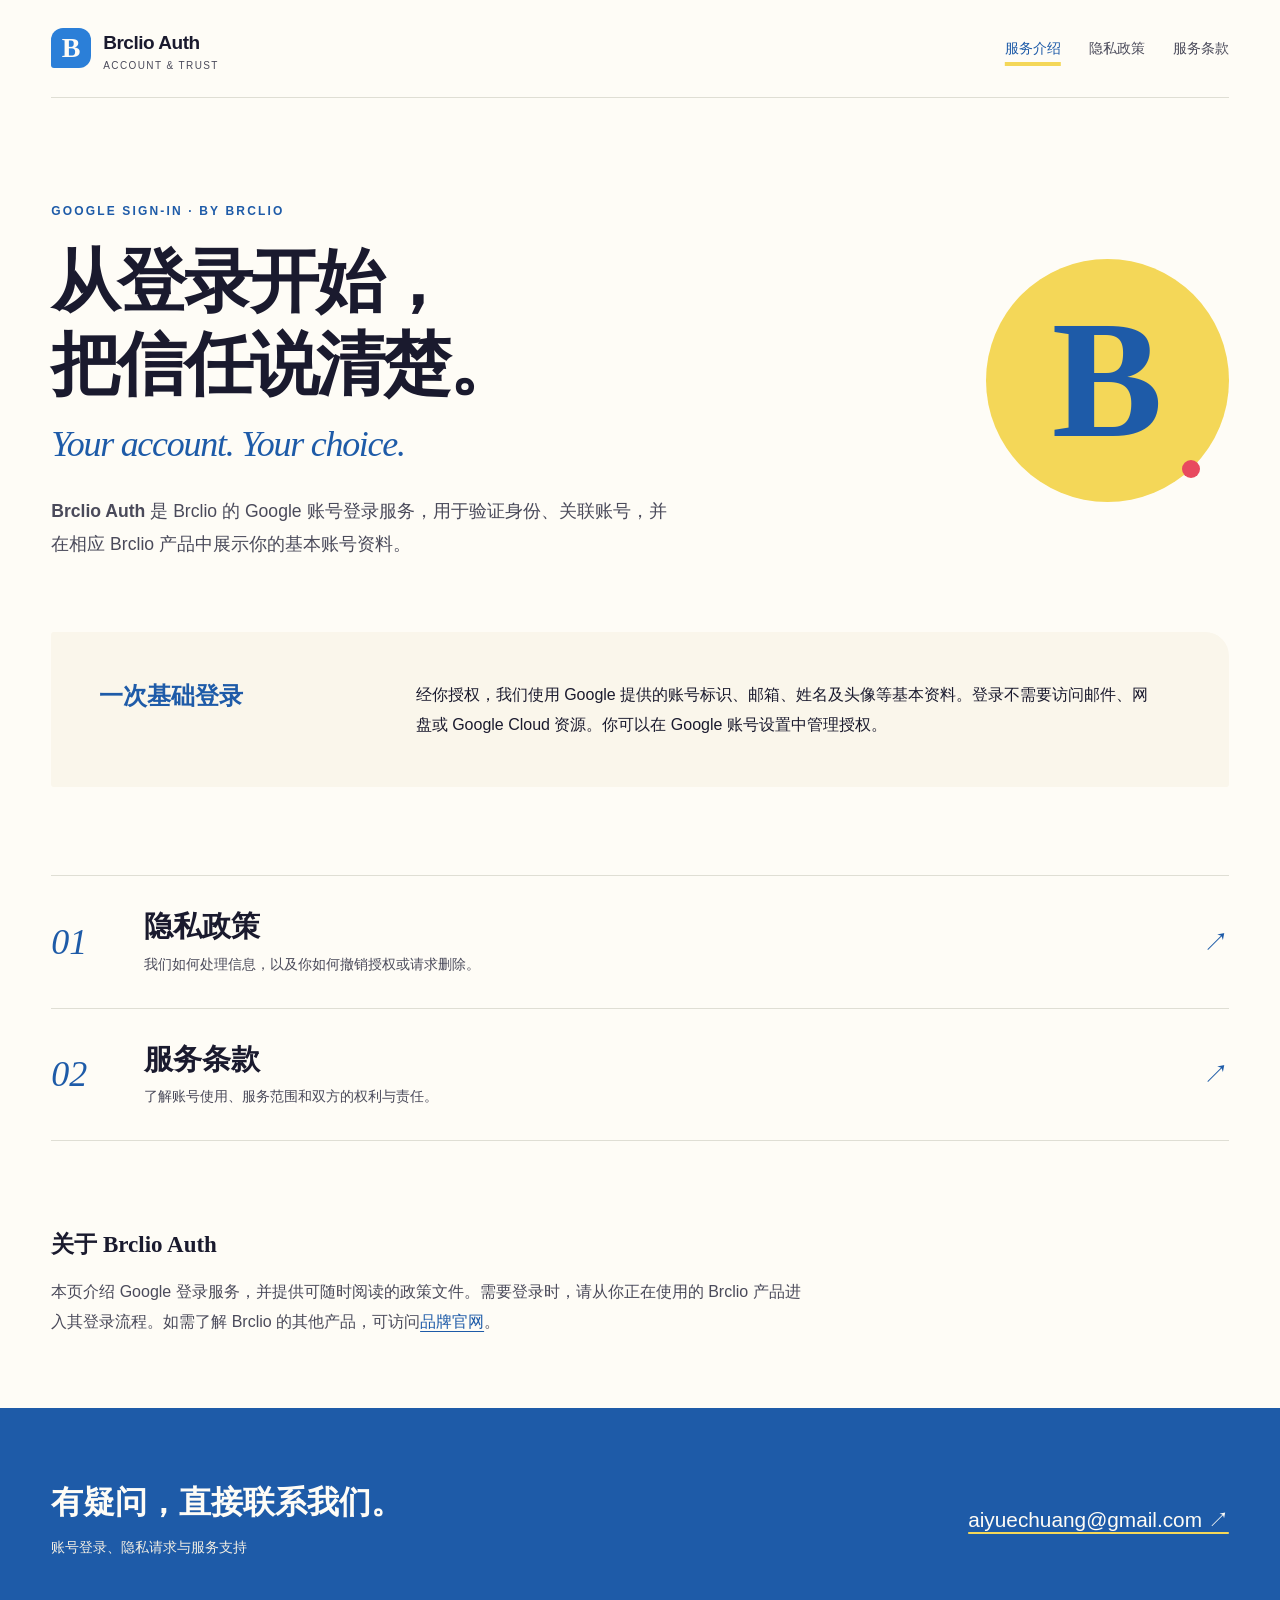
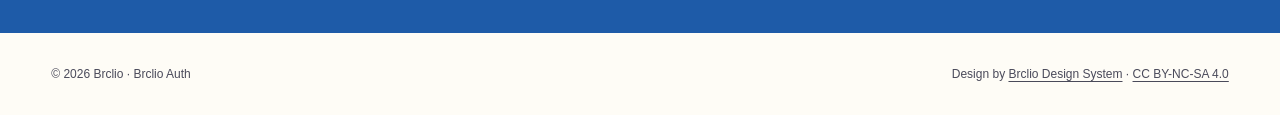
==== index.html @ 5c798d2a "Add Brclio Auth privacy policy and terms pages" ====
<!DOCTYPE html>
<html lang="zh-CN">
<head>
  <meta charset="UTF-8">
  <meta name="viewport" content="width=device-width, initial-scale=1.0">
  <meta name="description" content="Brclio Auth 通过 Google 登录提供身份认证、账号关联与基本资料展示。阅读隐私政策和服务条款，了解授权与信息处理。">
  <meta name="theme-color" content="#fefcf6">
  <meta name="referrer" content="strict-origin-when-cross-origin">
  <title>Google 账号登录服务 · Brclio Auth</title>
  <link rel="icon" href="assets/favicon.svg" type="image/svg+xml">
  <link rel="stylesheet" href="assets/style.css">
</head>
<body>
<a class="skip-link" href="#main">跳到正文</a><header class="site-header container"><a class="brand" href="index.html" aria-label="Brclio Auth 服务介绍"><span class="brand-icon" aria-hidden="true">B</span><span class="brand-name">Brclio Auth<small>ACCOUNT &amp; TRUST</small></span></a><nav class="top-nav" aria-label="主导航"><a href="index.html" aria-current="page">服务介绍</a><a href="privacy.html">隐私政策</a><a href="terms.html">服务条款</a></nav></header>
<main id="main" tabindex="-1"><div class="container"><section class="hero home-hero" aria-labelledby="home-title"><div><span class="eyebrow">GOOGLE SIGN-IN · BY BRCLIO</span><h1 id="home-title">从登录开始，<br>把信任说清楚。</h1><span class="english" lang="en">Your account. Your choice.</span><p class="hero-description"><strong>Brclio Auth</strong> 是 Brclio 的 Google 账号登录服务，用于验证身份、关联账号，并在相应 Brclio 产品中展示你的基本账号资料。</p></div><div class="hero-mark" aria-hidden="true">B</div></section><section class="summary" aria-labelledby="scope-title"><h2 id="scope-title">一次基础登录</h2><p>经你授权，我们使用 Google 提供的账号标识、邮箱、姓名及头像等基本资料。登录不需要访问邮件、网盘或 Google Cloud 资源。你可以在 Google 账号设置中管理授权。</p></section><section class="home-links" aria-label="阅读政策文件"><a class="document-link" href="privacy.html"><span class="number" aria-hidden="true">01</span><div><h2>隐私政策</h2><p>我们如何处理信息，以及你如何撤销授权或请求删除。</p></div><span class="arrow" aria-hidden="true">↗</span></a><a class="document-link" href="terms.html"><span class="number" aria-hidden="true">02</span><div><h2>服务条款</h2><p>了解账号使用、服务范围和双方的权利与责任。</p></div><span class="arrow" aria-hidden="true">↗</span></a></section><section class="home-note" aria-labelledby="about-title"><h2 id="about-title">关于 Brclio Auth</h2><p>本页介绍 Google 登录服务，并提供可随时阅读的政策文件。需要登录时，请从你正在使用的 Brclio 产品进入其登录流程。如需了解 Brclio 的其他产品，可访问<a href="https://brclio.com">品牌官网</a>。</p></section></div></main>
<section class="contact"><div class="container contact-inner"><div><h2>有疑问，直接联系我们。</h2><p>账号登录、隐私请求与服务支持</p></div><a href="mailto:aiyuechuang@gmail.com">aiyuechuang@gmail.com ↗</a></div></section><footer class="site-footer container"><p>© 2026 Brclio · Brclio Auth</p><p>Design by <a href="https://github.com/Brclio/brclio-design-system">Brclio Design System</a> · <a href="https://creativecommons.org/licenses/by-nc-sa/4.0/">CC BY-NC-SA 4.0</a></p></footer>
</body>
</html>
---- assets/style.css ----
/* Adapted from Brclio Design System tutorial template. CC BY-NC-SA 4.0. */
:root {
  --_brclio-ds: "brclio-v1";
  --blue: #2b7fd8; --blue-deep: #1e5ba8; --yellow: #f4d758;
  --red: #e84a5f; --cream: #fefcf6; --cream-dark: #faf6eb;
  --ink: #1a1a2e; --ink-light: #4a4a5a; --line: #dfded4;
}
*, *::before, *::after { box-sizing: border-box; }
html { scroll-behavior: smooth; scroll-padding-top: 2rem; }
body { margin: 0; color: var(--ink); background: var(--cream); font-family: 'Noto Sans SC', -apple-system, 'PingFang SC', 'Helvetica Neue', sans-serif; font-size: 16px; line-height: 1.85; }
::selection { background: var(--yellow); color: var(--ink); }
a { color: var(--blue-deep); text-underline-offset: .22em; overflow-wrap: anywhere; }
a:hover { text-decoration-thickness: 2px; background-color: #f4d75845; }
a:focus-visible { outline: 3px solid var(--blue-deep); outline-offset: 5px; border-radius: 2px; }
h1, h2, h3, p { margin: 0; }
h1, h2, h3 { font-family: 'Noto Serif SC', 'Songti SC', 'STSong', Georgia, serif; line-height: 1.4; }
.container { width: min(100% - clamp(40px, 8vw, 112px), 1200px); margin-inline: auto; }
.skip-link { position: absolute; top: -120px; left: 24px; padding: 12px 20px; background: var(--yellow); color: var(--ink); z-index: 5; }
.skip-link:focus { top: 12px; }
.site-header { display: flex; align-items: center; justify-content: space-between; gap: 24px; min-height: 98px; border-bottom: 1px solid var(--line); }
.brand { display: inline-flex; align-items: center; gap: 12px; text-decoration: none; color: var(--ink); }
.brand-icon { display: grid; place-items: center; width: 40px; height: 40px; background: var(--blue); color: var(--cream); border-radius: 12px 12px 12px 3px; font: 700 28px/1 Georgia, serif; }
.brand-name { font-size: 19px; font-weight: 700; letter-spacing: -.025em; }
.brand-name small { display: block; color: var(--ink-light); font-size: 10px; font-weight: 500; letter-spacing: .14em; line-height: 1.2; }
.top-nav { display: flex; flex-wrap: wrap; gap: 10px 28px; }
.top-nav a { color: var(--ink-light); font-size: 14px; text-decoration: none; padding-block: 7px; }
.top-nav a[aria-current="page"] { color: var(--blue-deep); text-decoration: underline; text-decoration-color: var(--yellow); text-decoration-thickness: 4px; text-underline-offset: 9px; }
.hero { display: grid; grid-template-columns: 1fr .38fr; gap: clamp(32px, 6vw, 80px); align-items: end; padding-block: clamp(52px, 8vw, 104px) clamp(44px, 6vw, 72px); }
.eyebrow { display: block; color: var(--blue-deep); font-size: 12px; font-weight: 600; letter-spacing: .18em; text-transform: uppercase; margin-bottom: 18px; }
.hero h1 { font-size: clamp(2.8rem, 5.4vw, 4.6rem); font-weight: 900; letter-spacing: -.04em; line-height: 1.2; }
.hero .english { display: block; margin-top: 14px; color: var(--blue-deep); font: italic 400 clamp(1.5rem, 3vw, 2.25rem)/1.35 'Fraunces', Georgia, serif; letter-spacing: -.035em; }
.hero-description { max-width: 620px; margin-top: 26px; color: var(--ink-light); font-size: clamp(1rem, 1.6vw, 1.1rem); }
.document-meta { border-top: 3px solid var(--yellow); padding-top: 20px; color: var(--ink-light); font-size: 13px; }
.document-meta p + p { margin-top: 8px; }
.document-meta strong { display: block; color: var(--ink); font-weight: 600; }
.summary { display: grid; grid-template-columns: .33fr 1fr; gap: clamp(24px, 5vw, 64px); background: var(--cream-dark); padding: clamp(28px, 4vw, 48px); border-radius: 3px 24px 3px 3px; }
.summary h2 { color: var(--blue-deep); font-size: 24px; }
.summary p { max-width: 740px; }
.legal-layout { display: grid; grid-template-columns: .30fr 1fr; gap: clamp(40px, 7vw, 100px); padding-block: clamp(56px, 8vw, 104px); align-items: start; }
.toc { position: sticky; top: 32px; }
.toc-title { display: block; color: var(--ink-light); font-size: 11px; letter-spacing: .14em; margin-bottom: 18px; }
.toc ol { margin: 0; padding: 0; list-style: none; counter-reset: toc; }
.toc li { counter-increment: toc; margin-block: 9px; }
.toc a { display: grid; grid-template-columns: 24px 1fr; gap: 10px; color: var(--ink-light); font-size: 13px; text-decoration: none; line-height: 1.6; padding-block: 4px; }
.toc a::before { content: counter(toc, decimal-leading-zero); color: var(--blue-deep); font: italic 16px/1.6 Georgia, serif; }
.legal-content { min-width: 0; }
.legal-section { margin-bottom: clamp(42px, 6vw, 72px); }
.section-header { display: flex; align-items: baseline; gap: 14px; margin-bottom: 20px; }
.section-number { font: italic 22px/1 Georgia, serif; color: var(--blue-deep); }
.legal-section h2 { font-size: clamp(1.35rem, 2.2vw, 1.75rem); font-weight: 900; }
.legal-section p + p { margin-top: 14px; }
.legal-section h3 { font-size: 18px; margin: 22px 0 10px; }
.legal-list { padding: 0; margin: 18px 0 0; list-style: none; }
.legal-list li { position: relative; padding-left: 20px; margin-block: 12px; }
.legal-list li::before { content: ''; position: absolute; left: 0; top: .78em; width: 6px; height: 6px; border-radius: 50%; background: var(--blue); }
.table-wrap { overflow: auto; margin-block: 22px; }
.data-table { width: 100%; border-collapse: collapse; font-size: 14px; text-align: left; }
.data-table caption { text-align: left; color: var(--ink-light); margin-bottom: 10px; font-size: 13px; }
.data-table th { font-weight: 600; color: var(--blue-deep); background: var(--cream-dark); }
.data-table th, .data-table td { padding: 16px; border-bottom: 1px solid var(--line); vertical-align: top; }
.data-table td:first-child { width: 30%; font-weight: 500; }
code { font: .87em/1.6 'SFMono-Regular', Consolas, monospace; overflow-wrap: anywhere; background: var(--cream-dark); padding: 2px 5px; border-radius: 3px; }
.key-insight { margin-top: 22px; padding: 24px; background: var(--cream-dark); border-radius: 3px 18px 3px 3px; }
.key-insight p { color: var(--blue-deep); font-weight: 500; }
.contact { background: var(--blue-deep); color: var(--cream); padding-block: clamp(40px, 6vw, 72px); }
.contact-inner { display: flex; align-items: center; justify-content: space-between; gap: 30px; }
.contact h2 { font-size: clamp(1.5rem, 3vw, 2rem); margin-bottom: 10px; }
.contact p { color: #f2eee3; font-size: 14px; }
.contact a { color: var(--cream); font-size: clamp(1rem, 2vw, 1.3rem); text-decoration-color: var(--yellow); }
.contact a:focus-visible { outline-color: var(--yellow); }
.site-footer { display: flex; justify-content: space-between; flex-wrap: wrap; gap: 16px 28px; padding-block: 30px; color: var(--ink-light); font-size: 12px; }
.site-footer a { color: var(--ink-light); }
.home-hero { grid-template-columns: 1fr .38fr; align-items: center; }
.hero-mark { display: grid; place-items: center; width: clamp(180px, 19vw, 250px); aspect-ratio: 1; border-radius: 50%; background: var(--yellow); color: var(--blue-deep); font: 900 clamp(110px, 13vw, 170px)/1 Georgia, serif; justify-self: end; position: relative; }
.hero-mark::after { content: ''; position: absolute; width: 18px; height: 18px; border-radius: 50%; background: var(--red); right: 12%; bottom: 10%; }
.home-links { margin-block: clamp(48px, 7vw, 88px); }
.document-link { display: grid; grid-template-columns: 65px 1fr auto; gap: 28px; align-items: center; padding-block: 30px; border-top: 1px solid var(--line); text-decoration: none; color: var(--ink); }
.document-link:last-child { border-bottom: 1px solid var(--line); }
.document-link .number { color: var(--blue-deep); font: italic 36px/1 Georgia, serif; }
.document-link h2 { font-size: clamp(1.3rem, 2.5vw, 1.8rem); margin-bottom: 5px; }
.document-link p { color: var(--ink-light); font-size: 14px; }
.document-link .arrow { color: var(--blue-deep); font-size: 26px; }
.home-note { max-width: 760px; margin-bottom: 72px; color: var(--ink-light); }
.home-note h2 { color: var(--ink); font-size: 23px; margin-bottom: 16px; }
@media (max-width: 900px) {
  .hero, .legal-layout { grid-template-columns: 1fr; gap: 32px; }
  .document-meta { display: flex; flex-wrap: wrap; gap: 16px 40px; }
  .document-meta p + p { margin-top: 0; }
  .toc { position: static; border-bottom: 1px solid var(--line); padding-bottom: 28px; }
  .toc ol { display: grid; grid-template-columns: 1fr 1fr; gap: 0 20px; }
  .hero-mark { justify-self: start; width: 140px; font-size: 100px; }
  .home-hero { grid-template-columns: 1fr auto; }
}
@media (max-width: 600px) {
  .site-header { align-items: flex-start; flex-direction: column; justify-content: center; gap: 14px; padding-block: 22px; }
  .top-nav { gap: 24px; }
  .hero { padding-block: 44px 36px; }
  .summary { grid-template-columns: 1fr; gap: 16px; }
  .toc ol { grid-template-columns: 1fr; }
  .contact-inner { align-items: flex-start; flex-direction: column; }
  .home-hero { grid-template-columns: 1fr; }
  .hero-mark { width: 100px; font-size: 70px; }
  .document-link { grid-template-columns: 32px 1fr auto; gap: 16px; }
  .document-link .number { font-size: 28px; }
  .data-table th, .data-table td { padding: 12px 8px; }
}
@media (prefers-reduced-motion: reduce) { html { scroll-behavior: auto; } }
@media print {
  body { background: var(--cream); font-size: 11pt; }
  .site-header, .toc, .contact, .skip-link, .site-footer { display: none; }
  .hero, .legal-layout { display: block; padding-block: 20px; }
  .container { width: 100%; }
  .legal-section { break-inside: avoid; margin-bottom: 28px; }
}
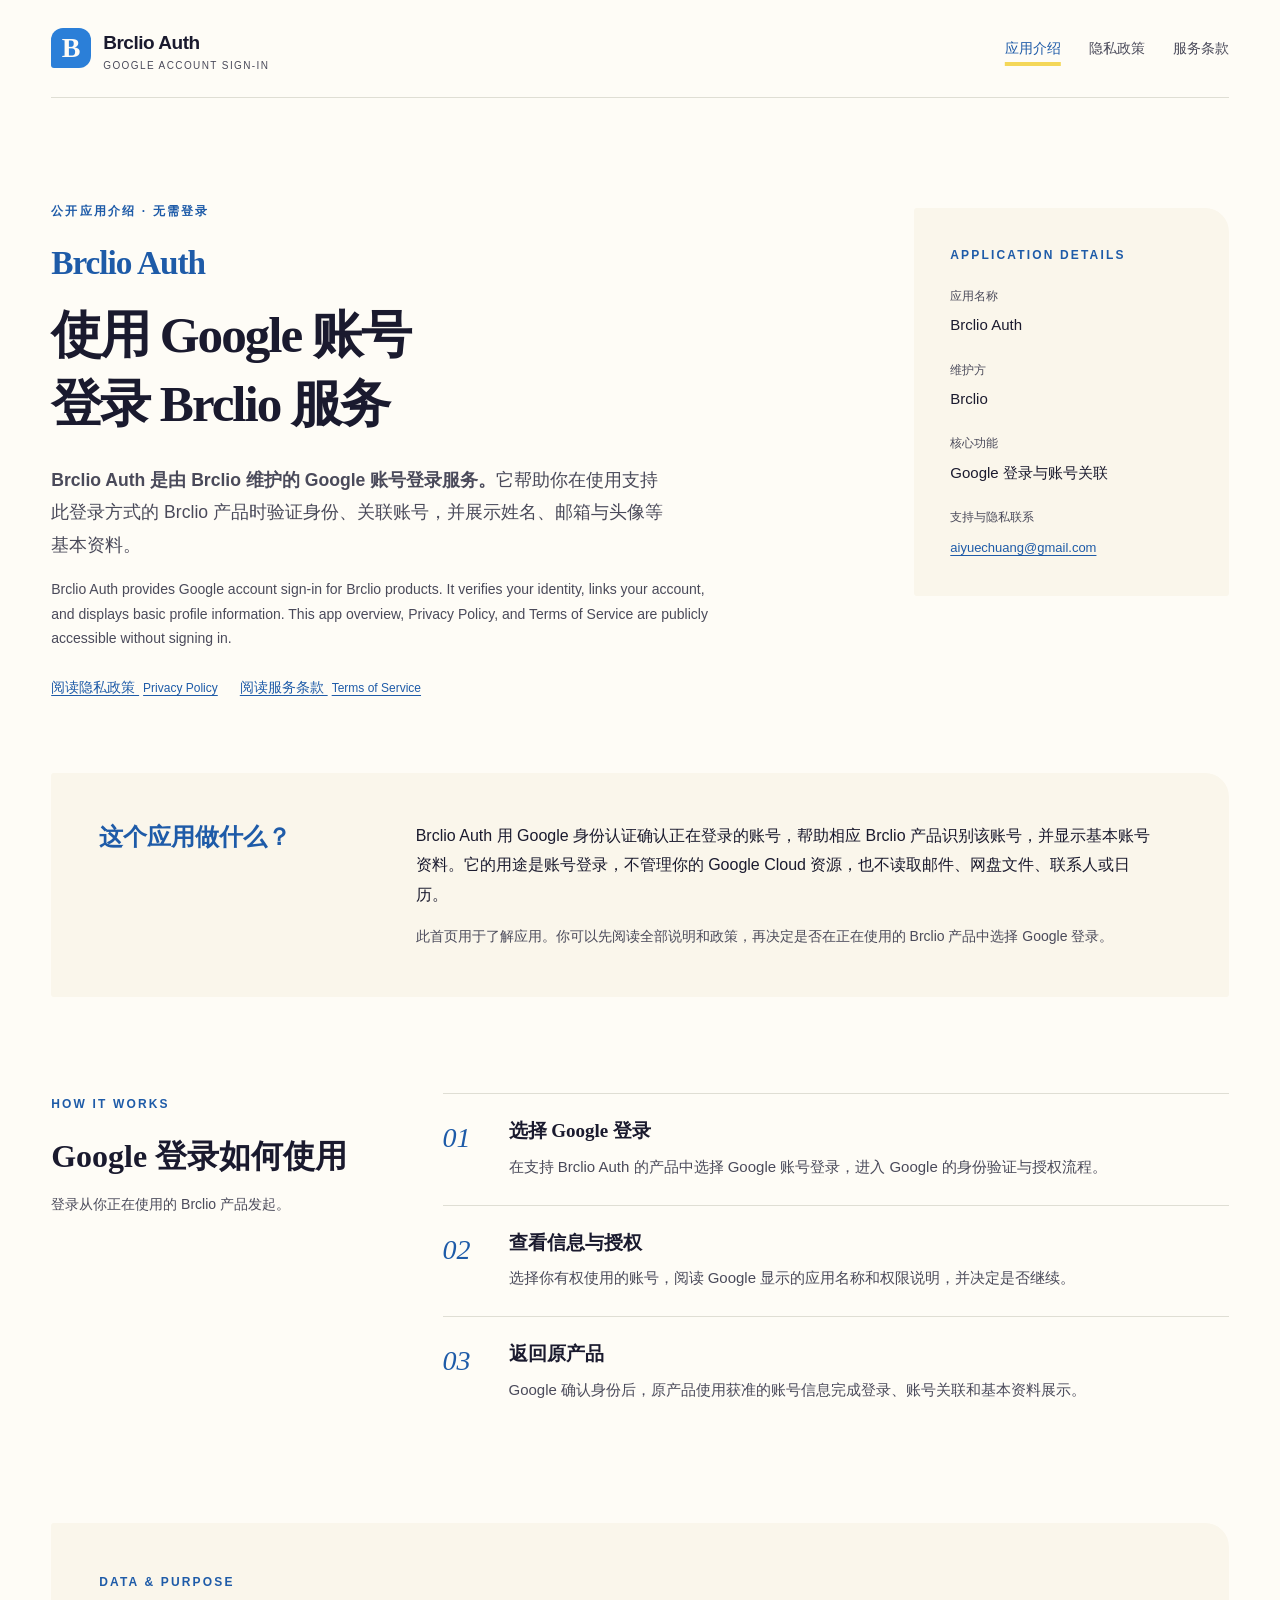
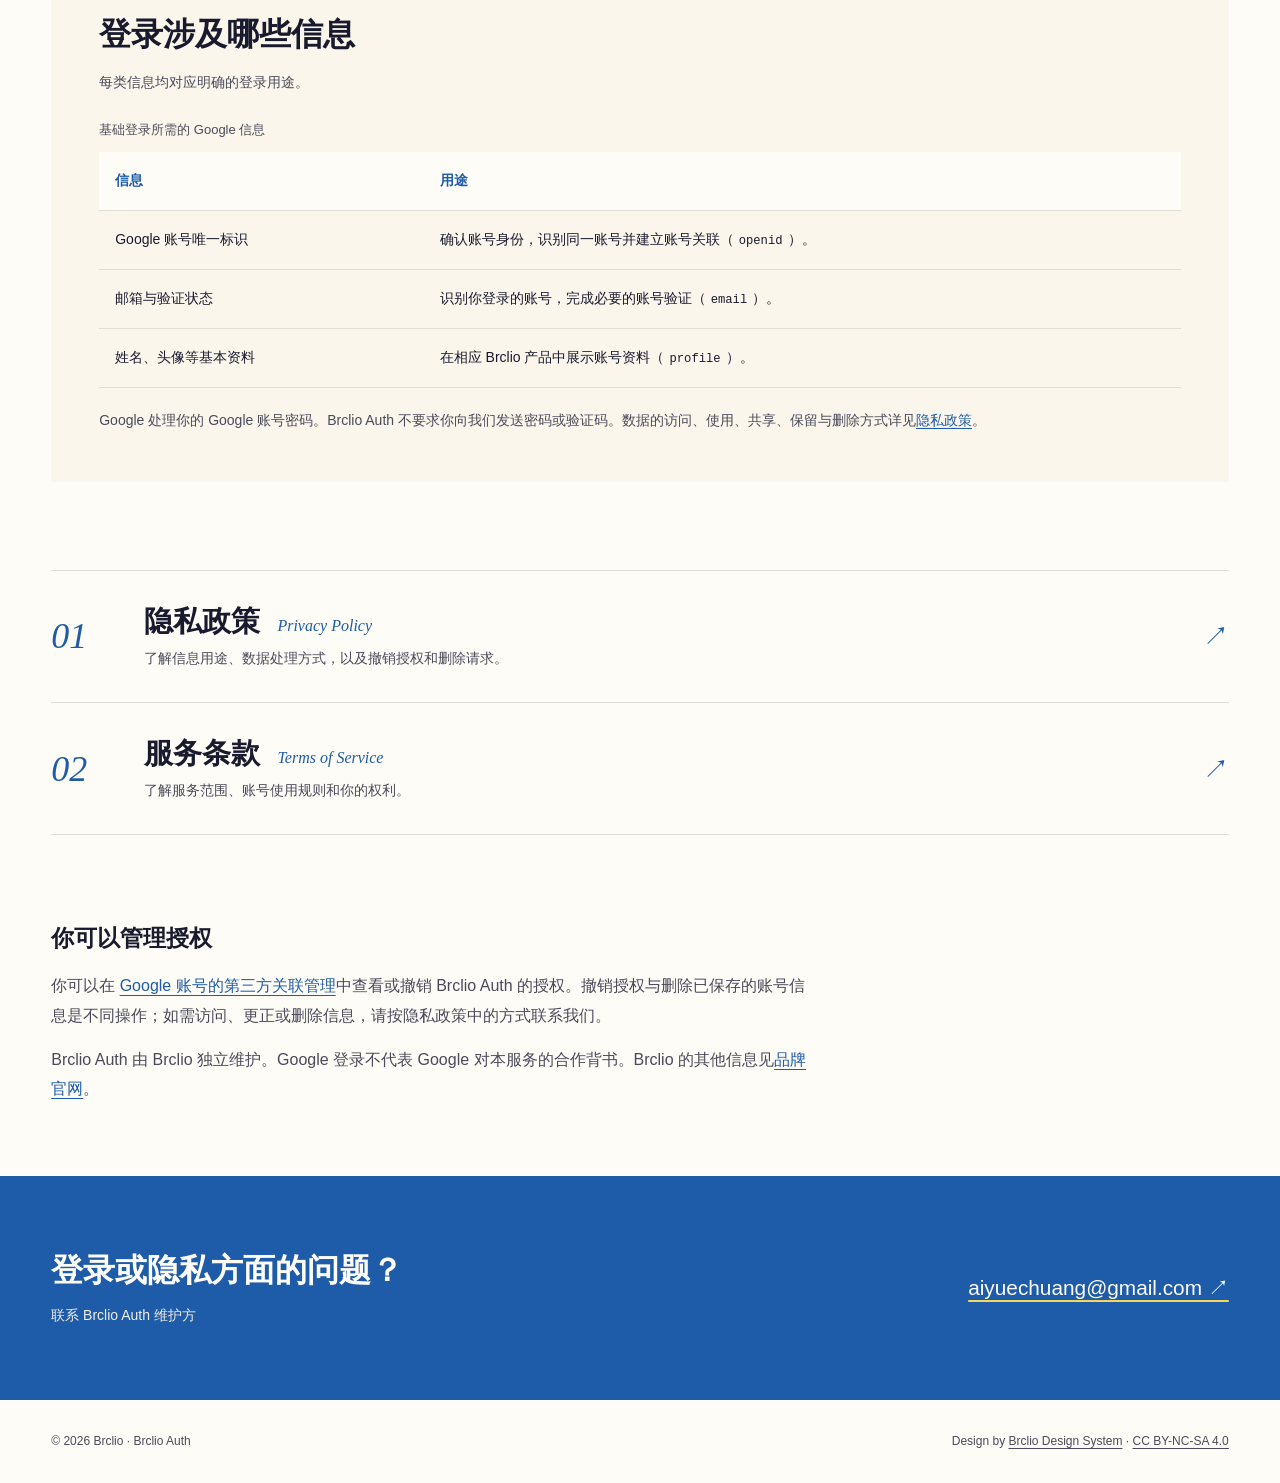
==== commit 83cb9f48: "Clarify public app homepage for Google brand verification" ====
--- a/index.html
+++ b/index.html
@@ -3,16 +3,79 @@
 <head>
   <meta charset="UTF-8">
   <meta name="viewport" content="width=device-width, initial-scale=1.0">
-  <meta name="description" content="Brclio Auth 通过 Google 登录提供身份认证、账号关联与基本资料展示。阅读隐私政策和服务条款，了解授权与信息处理。">
+  <meta name="description" content="Brclio Auth 是 Brclio 的 Google 账号登录服务，用于验证身份、关联账号和展示基本资料。本应用介绍、隐私政策及服务条款无需登录即可阅读。">
   <meta name="theme-color" content="#fefcf6">
   <meta name="referrer" content="strict-origin-when-cross-origin">
-  <title>Google 账号登录服务 · Brclio Auth</title>
+  <title>Brclio Auth — Google 账号登录服务</title>
+  <link rel="canonical" href="https://pages.brclio.com/brclio-legal/">
   <link rel="icon" href="assets/favicon.svg" type="image/svg+xml">
   <link rel="stylesheet" href="assets/style.css">
 </head>
 <body>
-<a class="skip-link" href="#main">跳到正文</a><header class="site-header container"><a class="brand" href="index.html" aria-label="Brclio Auth 服务介绍"><span class="brand-icon" aria-hidden="true">B</span><span class="brand-name">Brclio Auth<small>ACCOUNT &amp; TRUST</small></span></a><nav class="top-nav" aria-label="主导航"><a href="index.html" aria-current="page">服务介绍</a><a href="privacy.html">隐私政策</a><a href="terms.html">服务条款</a></nav></header>
-<main id="main" tabindex="-1"><div class="container"><section class="hero home-hero" aria-labelledby="home-title"><div><span class="eyebrow">GOOGLE SIGN-IN · BY BRCLIO</span><h1 id="home-title">从登录开始，<br>把信任说清楚。</h1><span class="english" lang="en">Your account. Your choice.</span><p class="hero-description"><strong>Brclio Auth</strong> 是 Brclio 的 Google 账号登录服务，用于验证身份、关联账号，并在相应 Brclio 产品中展示你的基本账号资料。</p></div><div class="hero-mark" aria-hidden="true">B</div></section><section class="summary" aria-labelledby="scope-title"><h2 id="scope-title">一次基础登录</h2><p>经你授权，我们使用 Google 提供的账号标识、邮箱、姓名及头像等基本资料。登录不需要访问邮件、网盘或 Google Cloud 资源。你可以在 Google 账号设置中管理授权。</p></section><section class="home-links" aria-label="阅读政策文件"><a class="document-link" href="privacy.html"><span class="number" aria-hidden="true">01</span><div><h2>隐私政策</h2><p>我们如何处理信息，以及你如何撤销授权或请求删除。</p></div><span class="arrow" aria-hidden="true">↗</span></a><a class="document-link" href="terms.html"><span class="number" aria-hidden="true">02</span><div><h2>服务条款</h2><p>了解账号使用、服务范围和双方的权利与责任。</p></div><span class="arrow" aria-hidden="true">↗</span></a></section><section class="home-note" aria-labelledby="about-title"><h2 id="about-title">关于 Brclio Auth</h2><p>本页介绍 Google 登录服务，并提供可随时阅读的政策文件。需要登录时，请从你正在使用的 Brclio 产品进入其登录流程。如需了解 Brclio 的其他产品，可访问<a href="https://brclio.com">品牌官网</a>。</p></section></div></main>
-<section class="contact"><div class="container contact-inner"><div><h2>有疑问，直接联系我们。</h2><p>账号登录、隐私请求与服务支持</p></div><a href="mailto:aiyuechuang@gmail.com">aiyuechuang@gmail.com ↗</a></div></section><footer class="site-footer container"><p>© 2026 Brclio · Brclio Auth</p><p>Design by <a href="https://github.com/Brclio/brclio-design-system">Brclio Design System</a> · <a href="https://creativecommons.org/licenses/by-nc-sa/4.0/">CC BY-NC-SA 4.0</a></p></footer>
+  <a class="skip-link" href="#main">跳到正文</a>
+  <header class="site-header container">
+    <a class="brand" href="index.html" aria-label="Brclio Auth 服务介绍"><span class="brand-icon" aria-hidden="true">B</span><span class="brand-name">Brclio Auth<small>GOOGLE ACCOUNT SIGN-IN</small></span></a>
+    <nav class="top-nav" aria-label="主导航"><a href="index.html" aria-current="page">应用介绍</a><a href="privacy.html">隐私政策</a><a href="terms.html">服务条款</a></nav>
+  </header>
+  <main id="main" tabindex="-1">
+    <div class="container">
+      <section class="hero home-hero" aria-labelledby="home-title">
+        <div>
+          <span class="eyebrow">公开应用介绍 · 无需登录</span>
+          <h1 id="home-title"><span class="app-name" lang="en">Brclio Auth</span>使用 Google 账号<br>登录 Brclio 服务</h1>
+          <p class="hero-description"><strong>Brclio Auth 是由 Brclio 维护的 Google 账号登录服务。</strong>它帮助你在使用支持此登录方式的 Brclio 产品时验证身份、关联账号，并展示姓名、邮箱与头像等基本资料。</p>
+          <p class="purpose-english" lang="en">Brclio Auth provides Google account sign-in for Brclio products. It verifies your identity, links your account, and displays basic profile information. This app overview, Privacy Policy, and Terms of Service are publicly accessible without signing in.</p>
+          <div class="policy-actions" aria-label="无需登录即可阅读的政策"><a href="privacy.html">阅读隐私政策 <span lang="en">Privacy Policy</span></a><a href="terms.html">阅读服务条款 <span lang="en">Terms of Service</span></a></div>
+        </div>
+        <aside class="app-facts" aria-label="应用与维护方信息">
+          <span class="eyebrow">APPLICATION DETAILS</span>
+          <dl>
+            <div><dt>应用名称</dt><dd>Brclio Auth</dd></div>
+            <div><dt>维护方</dt><dd>Brclio</dd></div>
+            <div><dt>核心功能</dt><dd>Google 登录与账号关联</dd></div>
+            <div><dt>支持与隐私联系</dt><dd><a href="mailto:aiyuechuang@gmail.com">aiyuechuang@gmail.com</a></dd></div>
+          </dl>
+        </aside>
+      </section>
+      <section class="summary" aria-labelledby="purpose-title">
+        <h2 id="purpose-title">这个应用做什么？</h2>
+        <div><p>Brclio Auth 用 Google 身份认证确认正在登录的账号，帮助相应 Brclio 产品识别该账号，并显示基本账号资料。它的用途是账号登录，不管理你的 Google Cloud 资源，也不读取邮件、网盘文件、联系人或日历。</p><p class="summary-note">此首页用于了解应用。你可以先阅读全部说明和政策，再决定是否在正在使用的 Brclio 产品中选择 Google 登录。</p></div>
+      </section>
+      <section class="home-explainer" aria-labelledby="flow-title">
+        <div class="explainer-heading"><span class="eyebrow">HOW IT WORKS</span><h2 id="flow-title">Google 登录如何使用</h2><p>登录从你正在使用的 Brclio 产品发起。</p></div>
+        <ol class="signin-steps">
+          <li><span class="step-number" aria-hidden="true">01</span><div><h3>选择 Google 登录</h3><p>在支持 Brclio Auth 的产品中选择 Google 账号登录，进入 Google 的身份验证与授权流程。</p></div></li>
+          <li><span class="step-number" aria-hidden="true">02</span><div><h3>查看信息与授权</h3><p>选择你有权使用的账号，阅读 Google 显示的应用名称和权限说明，并决定是否继续。</p></div></li>
+          <li><span class="step-number" aria-hidden="true">03</span><div><h3>返回原产品</h3><p>Google 确认身份后，原产品使用获准的账号信息完成登录、账号关联和基本资料展示。</p></div></li>
+        </ol>
+      </section>
+      <section class="home-permissions" aria-labelledby="permissions-title">
+        <div class="explainer-heading"><span class="eyebrow">DATA &amp; PURPOSE</span><h2 id="permissions-title">登录涉及哪些信息</h2><p>每类信息均对应明确的登录用途。</p></div>
+        <div class="table-wrap">
+          <table class="data-table">
+            <caption>基础登录所需的 Google 信息</caption>
+            <thead><tr><th scope="col">信息</th><th scope="col">用途</th></tr></thead>
+            <tbody>
+              <tr><td>Google 账号唯一标识</td><td>确认账号身份，识别同一账号并建立账号关联（<code>openid</code>）。</td></tr>
+              <tr><td>邮箱与验证状态</td><td>识别你登录的账号，完成必要的账号验证（<code>email</code>）。</td></tr>
+              <tr><td>姓名、头像等基本资料</td><td>在相应 Brclio 产品中展示账号资料（<code>profile</code>）。</td></tr>
+            </tbody>
+          </table>
+          <p class="permission-note">Google 处理你的 Google 账号密码。Brclio Auth 不要求你向我们发送密码或验证码。数据的访问、使用、共享、保留与删除方式详见<a href="privacy.html">隐私政策</a>。</p>
+        </div>
+      </section>
+      <section class="home-links" aria-label="阅读完整政策文件">
+        <a class="document-link" href="privacy.html"><span class="number" aria-hidden="true">01</span><div><h2>隐私政策 <span lang="en">Privacy Policy</span></h2><p>了解信息用途、数据处理方式，以及撤销授权和删除请求。</p></div><span class="arrow" aria-hidden="true">↗</span></a>
+        <a class="document-link" href="terms.html"><span class="number" aria-hidden="true">02</span><div><h2>服务条款 <span lang="en">Terms of Service</span></h2><p>了解服务范围、账号使用规则和你的权利。</p></div><span class="arrow" aria-hidden="true">↗</span></a>
+      </section>
+      <section class="home-note" aria-labelledby="control-title">
+        <h2 id="control-title">你可以管理授权</h2>
+        <p>你可以在 <a href="https://myaccount.google.com/connections">Google 账号的第三方关联管理</a>中查看或撤销 Brclio Auth 的授权。撤销授权与删除已保存的账号信息是不同操作；如需访问、更正或删除信息，请按隐私政策中的方式联系我们。</p>
+        <p>Brclio Auth 由 Brclio 独立维护。Google 登录不代表 Google 对本服务的合作背书。Brclio 的其他信息见<a href="https://brclio.com">品牌官网</a>。</p>
+      </section>
+    </div>
+  </main>
+  <section class="contact"><div class="container contact-inner"><div><h2>登录或隐私方面的问题？</h2><p>联系 Brclio Auth 维护方</p></div><a href="mailto:aiyuechuang@gmail.com">aiyuechuang@gmail.com ↗</a></div></section>
+  <footer class="site-footer container"><p>© 2026 Brclio · Brclio Auth</p><p>Design by <a href="https://github.com/Brclio/brclio-design-system">Brclio Design System</a> · <a href="https://creativecommons.org/licenses/by-nc-sa/4.0/">CC BY-NC-SA 4.0</a></p></footer>
 </body>
 </html>
--- a/assets/style.css
+++ b/assets/style.css
@@ -82,6 +82,34 @@
 .document-link .arrow { color: var(--blue-deep); font-size: 26px; }
 .home-note { max-width: 760px; margin-bottom: 72px; color: var(--ink-light); }
 .home-note h2 { color: var(--ink); font-size: 23px; margin-bottom: 16px; }
+.home-hero { grid-template-columns: 1fr .40fr; align-items: start; }
+.home-hero h1 { font-size: clamp(2rem, 4vw, 3.5rem); line-height: 1.35; }
+.home-hero .app-name { display: block; font-family: 'Fraunces', Georgia, serif; font-size: clamp(1.6rem, 2.6vw, 2.2rem); color: var(--blue-deep); letter-spacing: -.03em; margin-bottom: 14px; }
+.purpose-english { max-width: 670px; margin-top: 16px; font-size: 14px; line-height: 1.75; color: var(--ink-light); }
+.policy-actions { display: flex; flex-wrap: wrap; gap: 12px 22px; margin-top: 24px; }
+.policy-actions a { font-size: 14px; font-weight: 500; }
+.policy-actions span { font-size: 12px; margin-left: 4px; }
+.app-facts { background: var(--cream-dark); padding: clamp(24px, 3vw, 36px); border-radius: 3px 24px 3px 3px; margin-top: 8px; }
+.app-facts dl { margin: 0; }
+.app-facts dl > div + div { margin-top: 20px; }
+.app-facts dt { color: var(--ink-light); font-size: 12px; }
+.app-facts dd { margin: 4px 0 0; font-size: 15px; font-weight: 500; }
+.app-facts dd a { font-size: 13px; }
+.summary .summary-note { margin-top: 14px; color: var(--ink-light); font-size: 14px; }
+.home-explainer { display: grid; grid-template-columns: .40fr 1fr; gap: clamp(32px, 6vw, 80px); padding-block: clamp(56px, 8vw, 96px); }
+.explainer-heading h2 { font-size: clamp(1.5rem, 2.5vw, 2rem); }
+.explainer-heading > p { color: var(--ink-light); font-size: 14px; margin-top: 14px; }
+.signin-steps { list-style: none; margin: 0; padding: 0; }
+.signin-steps li { display: grid; grid-template-columns: 44px 1fr; gap: 22px; padding-block: 24px; border-top: 1px solid var(--line); }
+.signin-steps h3 { font-size: 19px; margin-bottom: 8px; }
+.signin-steps p { color: var(--ink-light); font-size: 15px; }
+.step-number { color: var(--blue-deep); font: italic 28px/1.4 Georgia, serif; }
+.home-permissions { background: var(--cream-dark); padding: clamp(28px, 4vw, 48px); border-radius: 3px 24px 3px 3px; }
+.home-permissions .table-wrap { margin-bottom: 0; }
+.home-permissions .data-table th { background: var(--cream); }
+.permission-note { margin-top: 20px; font-size: 14px; color: var(--ink-light); }
+.document-link h2 span { display: inline-block; color: var(--blue-deep); font: italic 16px/1.6 Georgia, serif; margin-left: 10px; }
+.home-note p + p { margin-top: 14px; }
 @media (max-width: 900px) {
   .hero, .legal-layout { grid-template-columns: 1fr; gap: 32px; }
   .document-meta { display: flex; flex-wrap: wrap; gap: 16px 40px; }
@@ -90,6 +118,10 @@
   .toc ol { display: grid; grid-template-columns: 1fr 1fr; gap: 0 20px; }
   .hero-mark { justify-self: start; width: 140px; font-size: 100px; }
   .home-hero { grid-template-columns: 1fr auto; }
+  .home-hero, .home-explainer { grid-template-columns: 1fr; }
+  .app-facts { margin-top: 0; }
+  .app-facts dl { display: grid; grid-template-columns: 1fr 1fr; gap: 20px; }
+  .app-facts dl > div + div { margin-top: 0; }
 }
 @media (max-width: 600px) {
   .site-header { align-items: flex-start; flex-direction: column; justify-content: center; gap: 14px; padding-block: 22px; }
@@ -103,6 +135,8 @@
   .document-link { grid-template-columns: 32px 1fr auto; gap: 16px; }
   .document-link .number { font-size: 28px; }
   .data-table th, .data-table td { padding: 12px 8px; }
+  .app-facts dl { grid-template-columns: 1fr; }
+  .document-link h2 span { display: block; margin-left: 0; }
 }
 @media (prefers-reduced-motion: reduce) { html { scroll-behavior: auto; } }
 @media print {
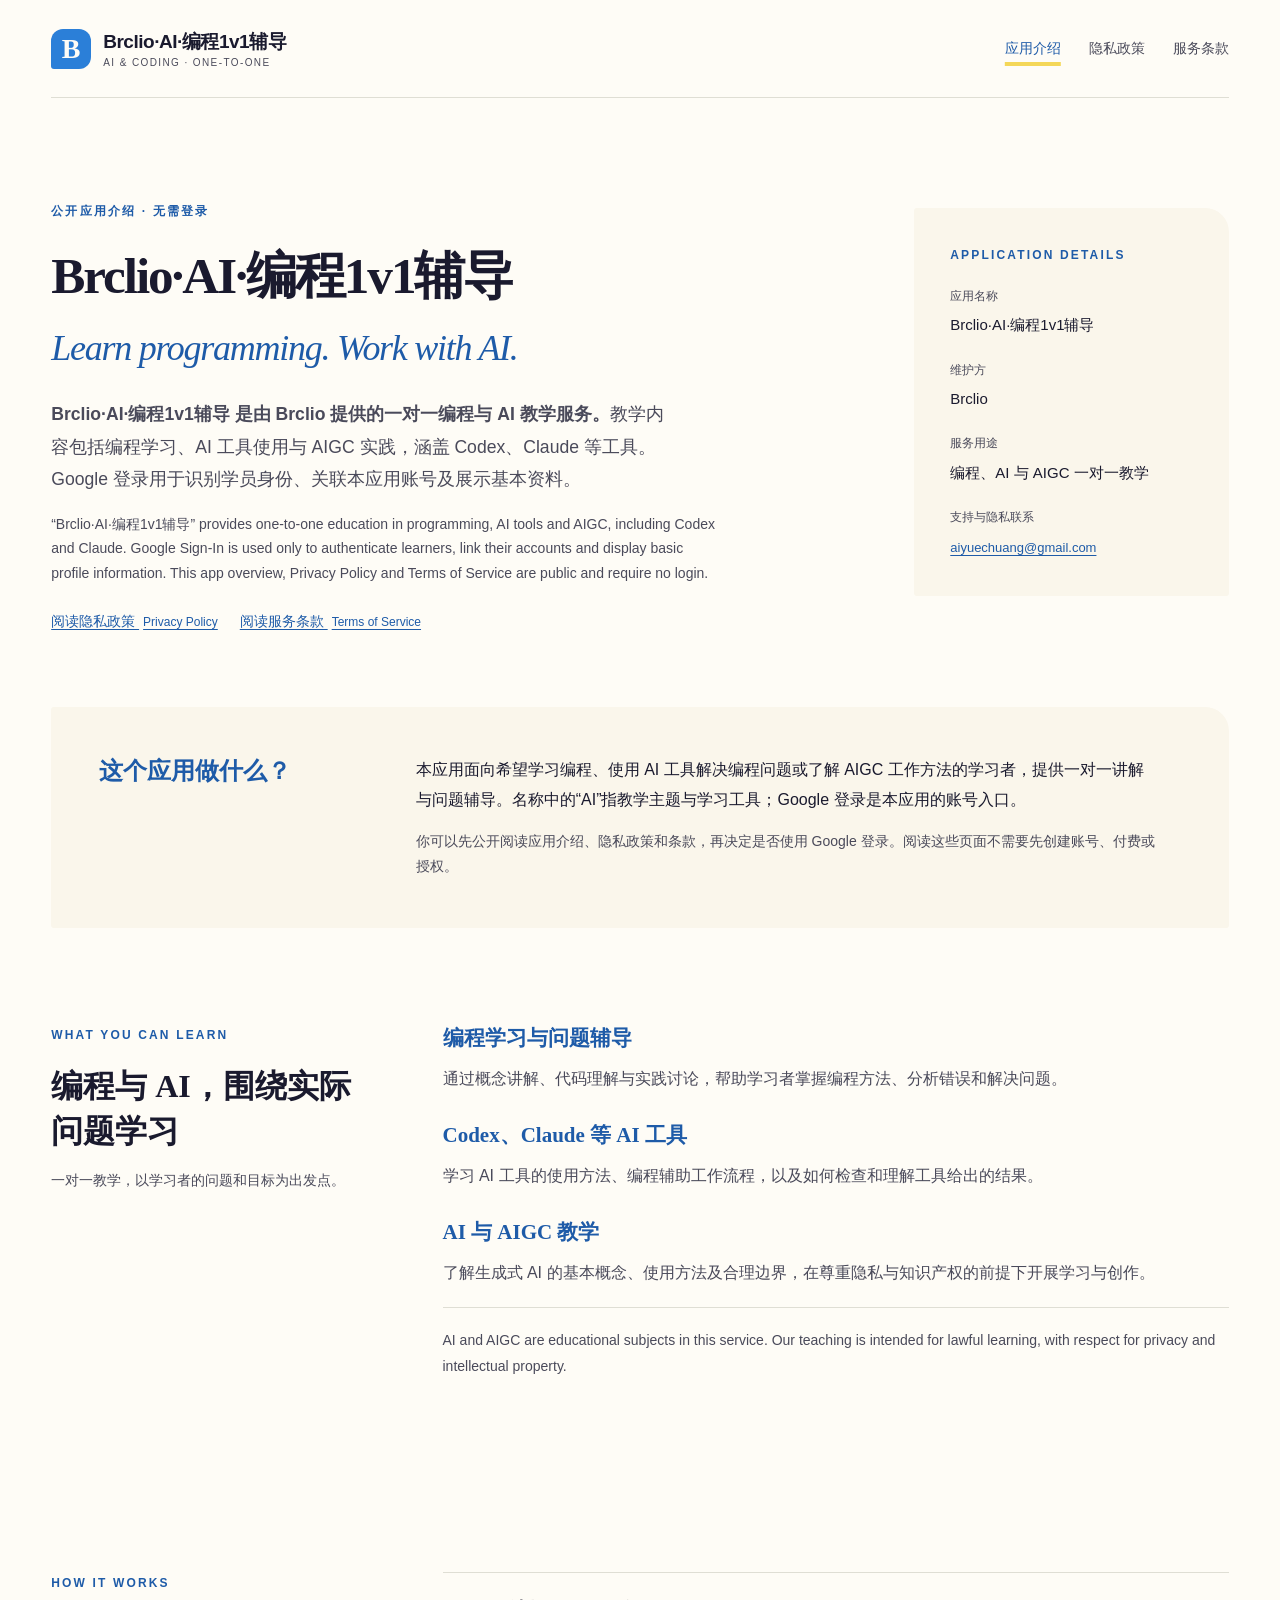
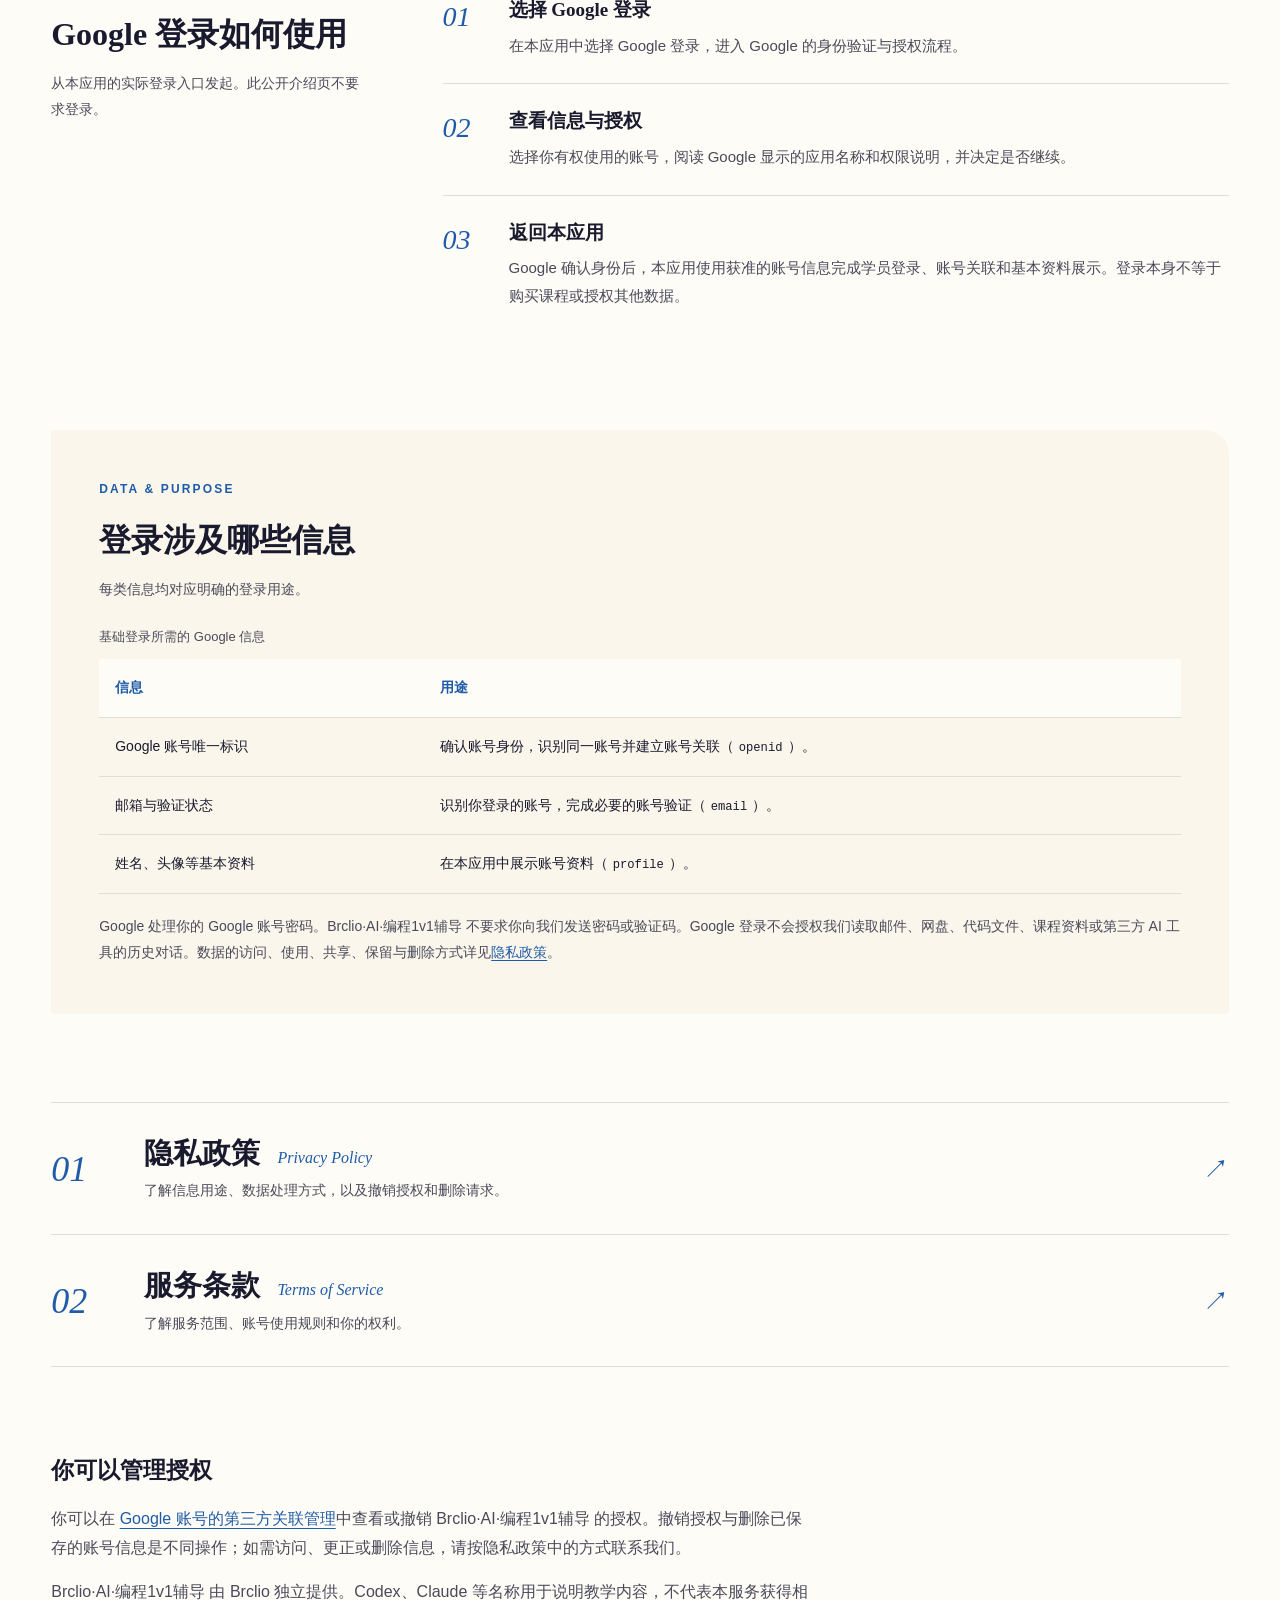
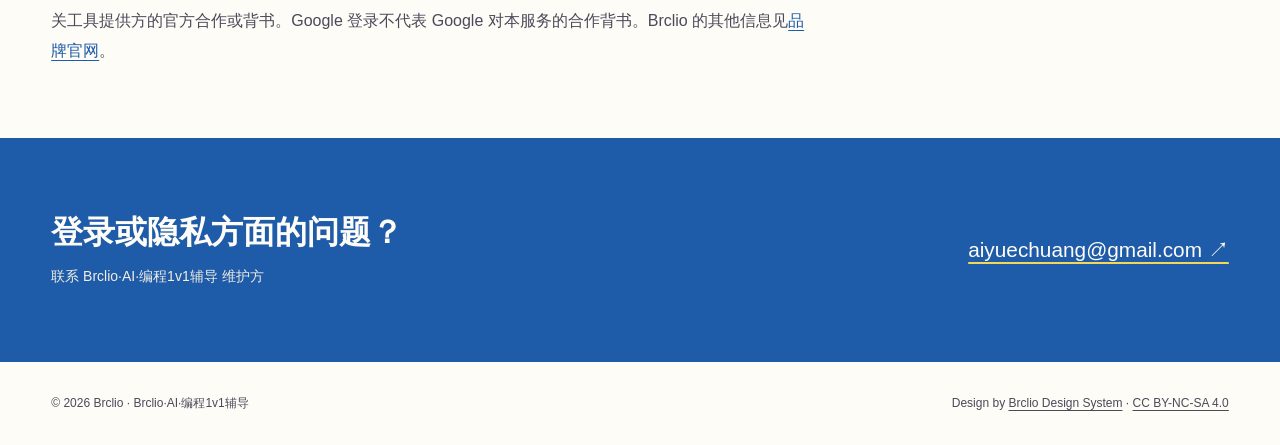
==== commit c630d722: "Adapt public pages for Brclio AI and coding education" ====
--- a/index.html
+++ b/index.html
@@ -3,10 +3,10 @@
 <head>
   <meta charset="UTF-8">
   <meta name="viewport" content="width=device-width, initial-scale=1.0">
-  <meta name="description" content="Brclio Auth 是 Brclio 的 Google 账号登录服务，用于验证身份、关联账号和展示基本资料。本应用介绍、隐私政策及服务条款无需登录即可阅读。">
+  <meta name="description" content="Brclio·AI·编程1v1辅导 提供编程、AI 工具与 AIGC 的一对一教学，涵盖 Codex、Claude 等工具。Google 仅用于账号登录；应用介绍和政策无需登录即可阅读。">
   <meta name="theme-color" content="#fefcf6">
   <meta name="referrer" content="strict-origin-when-cross-origin">
-  <title>Brclio Auth — Google 账号登录服务</title>
+  <title>Brclio·AI·编程1v1辅导 — 应用介绍</title>
   <link rel="canonical" href="https://pages.brclio.com/brclio-legal/">
   <link rel="icon" href="assets/favicon.svg" type="image/svg+xml">
   <link rel="stylesheet" href="assets/style.css">
@@ -14,7 +14,7 @@
 <body>
   <a class="skip-link" href="#main">跳到正文</a>
   <header class="site-header container">
-    <a class="brand" href="index.html" aria-label="Brclio Auth 服务介绍"><span class="brand-icon" aria-hidden="true">B</span><span class="brand-name">Brclio Auth<small>GOOGLE ACCOUNT SIGN-IN</small></span></a>
+    <a class="brand" href="index.html" aria-label="Brclio·AI·编程1v1辅导 服务介绍"><span class="brand-icon" aria-hidden="true">B</span><span class="brand-name">Brclio·AI·编程1v1辅导<small>AI &amp; CODING · ONE-TO-ONE</small></span></a>
     <nav class="top-nav" aria-label="主导航"><a href="index.html" aria-current="page">应用介绍</a><a href="privacy.html">隐私政策</a><a href="terms.html">服务条款</a></nav>
   </header>
   <main id="main" tabindex="-1">
@@ -22,31 +22,40 @@
       <section class="hero home-hero" aria-labelledby="home-title">
         <div>
           <span class="eyebrow">公开应用介绍 · 无需登录</span>
-          <h1 id="home-title"><span class="app-name" lang="en">Brclio Auth</span>使用 Google 账号<br>登录 Brclio 服务</h1>
-          <p class="hero-description"><strong>Brclio Auth 是由 Brclio 维护的 Google 账号登录服务。</strong>它帮助你在使用支持此登录方式的 Brclio 产品时验证身份、关联账号，并展示姓名、邮箱与头像等基本资料。</p>
-          <p class="purpose-english" lang="en">Brclio Auth provides Google account sign-in for Brclio products. It verifies your identity, links your account, and displays basic profile information. This app overview, Privacy Policy, and Terms of Service are publicly accessible without signing in.</p>
+          <h1 id="home-title">Brclio·AI·编程1v1辅导</h1><span class="english" lang="en">Learn programming. Work with AI.</span>
+          <p class="hero-description"><strong>Brclio·AI·编程1v1辅导 是由 Brclio 提供的一对一编程与 AI 教学服务。</strong>教学内容包括编程学习、AI 工具使用与 AIGC 实践，涵盖 Codex、Claude 等工具。Google 登录用于识别学员身份、关联本应用账号及展示基本资料。</p>
+          <p class="purpose-english" lang="en">“Brclio·AI·编程1v1辅导” provides one-to-one education in programming, AI tools and AIGC, including Codex and Claude. Google Sign-In is used only to authenticate learners, link their accounts and display basic profile information. This app overview, Privacy Policy and Terms of Service are public and require no login.</p>
           <div class="policy-actions" aria-label="无需登录即可阅读的政策"><a href="privacy.html">阅读隐私政策 <span lang="en">Privacy Policy</span></a><a href="terms.html">阅读服务条款 <span lang="en">Terms of Service</span></a></div>
         </div>
         <aside class="app-facts" aria-label="应用与维护方信息">
           <span class="eyebrow">APPLICATION DETAILS</span>
           <dl>
-            <div><dt>应用名称</dt><dd>Brclio Auth</dd></div>
+            <div><dt>应用名称</dt><dd>Brclio·AI·编程1v1辅导</dd></div>
             <div><dt>维护方</dt><dd>Brclio</dd></div>
-            <div><dt>核心功能</dt><dd>Google 登录与账号关联</dd></div>
+            <div><dt>服务用途</dt><dd>编程、AI 与 AIGC 一对一教学</dd></div>
             <div><dt>支持与隐私联系</dt><dd><a href="mailto:aiyuechuang@gmail.com">aiyuechuang@gmail.com</a></dd></div>
           </dl>
         </aside>
       </section>
       <section class="summary" aria-labelledby="purpose-title">
         <h2 id="purpose-title">这个应用做什么？</h2>
-        <div><p>Brclio Auth 用 Google 身份认证确认正在登录的账号，帮助相应 Brclio 产品识别该账号，并显示基本账号资料。它的用途是账号登录，不管理你的 Google Cloud 资源，也不读取邮件、网盘文件、联系人或日历。</p><p class="summary-note">此首页用于了解应用。你可以先阅读全部说明和政策，再决定是否在正在使用的 Brclio 产品中选择 Google 登录。</p></div>
+        <div><p>本应用面向希望学习编程、使用 AI 工具解决编程问题或了解 AIGC 工作方法的学习者，提供一对一讲解与问题辅导。名称中的“AI”指教学主题与学习工具；Google 登录是本应用的账号入口。</p><p class="summary-note">你可以先公开阅读应用介绍、隐私政策和条款，再决定是否使用 Google 登录。阅读这些页面不需要先创建账号、付费或授权。</p></div>
+      </section>
+      <section class="home-explainer" aria-labelledby="teaching-title">
+        <div class="explainer-heading"><span class="eyebrow">WHAT YOU CAN LEARN</span><h2 id="teaching-title">编程与 AI，围绕实际问题学习</h2><p>一对一教学，以学习者的问题和目标为出发点。</p></div>
+        <div class="teaching-topics">
+          <h3>编程学习与问题辅导</h3><p>通过概念讲解、代码理解与实践讨论，帮助学习者掌握编程方法、分析错误和解决问题。</p>
+          <h3>Codex、Claude 等 AI 工具</h3><p>学习 AI 工具的使用方法、编程辅助工作流程，以及如何检查和理解工具给出的结果。</p>
+          <h3>AI 与 AIGC 教学</h3><p>了解生成式 AI 的基本概念、使用方法及合理边界，在尊重隐私与知识产权的前提下开展学习与创作。</p>
+          <p class="permission-note" lang="en">AI and AIGC are educational subjects in this service. Our teaching is intended for lawful learning, with respect for privacy and intellectual property.</p>
+        </div>
       </section>
       <section class="home-explainer" aria-labelledby="flow-title">
-        <div class="explainer-heading"><span class="eyebrow">HOW IT WORKS</span><h2 id="flow-title">Google 登录如何使用</h2><p>登录从你正在使用的 Brclio 产品发起。</p></div>
+        <div class="explainer-heading"><span class="eyebrow">HOW IT WORKS</span><h2 id="flow-title">Google 登录如何使用</h2><p>从本应用的实际登录入口发起。此公开介绍页不要求登录。</p></div>
         <ol class="signin-steps">
-          <li><span class="step-number" aria-hidden="true">01</span><div><h3>选择 Google 登录</h3><p>在支持 Brclio Auth 的产品中选择 Google 账号登录，进入 Google 的身份验证与授权流程。</p></div></li>
+          <li><span class="step-number" aria-hidden="true">01</span><div><h3>选择 Google 登录</h3><p>在本应用中选择 Google 登录，进入 Google 的身份验证与授权流程。</p></div></li>
           <li><span class="step-number" aria-hidden="true">02</span><div><h3>查看信息与授权</h3><p>选择你有权使用的账号，阅读 Google 显示的应用名称和权限说明，并决定是否继续。</p></div></li>
-          <li><span class="step-number" aria-hidden="true">03</span><div><h3>返回原产品</h3><p>Google 确认身份后，原产品使用获准的账号信息完成登录、账号关联和基本资料展示。</p></div></li>
+          <li><span class="step-number" aria-hidden="true">03</span><div><h3>返回本应用</h3><p>Google 确认身份后，本应用使用获准的账号信息完成学员登录、账号关联和基本资料展示。登录本身不等于购买课程或授权其他数据。</p></div></li>
         </ol>
       </section>
       <section class="home-permissions" aria-labelledby="permissions-title">
@@ -58,10 +67,10 @@
             <tbody>
               <tr><td>Google 账号唯一标识</td><td>确认账号身份，识别同一账号并建立账号关联（<code>openid</code>）。</td></tr>
               <tr><td>邮箱与验证状态</td><td>识别你登录的账号，完成必要的账号验证（<code>email</code>）。</td></tr>
-              <tr><td>姓名、头像等基本资料</td><td>在相应 Brclio 产品中展示账号资料（<code>profile</code>）。</td></tr>
+              <tr><td>姓名、头像等基本资料</td><td>在本应用中展示账号资料（<code>profile</code>）。</td></tr>
             </tbody>
           </table>
-          <p class="permission-note">Google 处理你的 Google 账号密码。Brclio Auth 不要求你向我们发送密码或验证码。数据的访问、使用、共享、保留与删除方式详见<a href="privacy.html">隐私政策</a>。</p>
+          <p class="permission-note">Google 处理你的 Google 账号密码。Brclio·AI·编程1v1辅导 不要求你向我们发送密码或验证码。Google 登录不会授权我们读取邮件、网盘、代码文件、课程资料或第三方 AI 工具的历史对话。数据的访问、使用、共享、保留与删除方式详见<a href="privacy.html">隐私政策</a>。</p>
         </div>
       </section>
       <section class="home-links" aria-label="阅读完整政策文件">
@@ -70,12 +79,12 @@
       </section>
       <section class="home-note" aria-labelledby="control-title">
         <h2 id="control-title">你可以管理授权</h2>
-        <p>你可以在 <a href="https://myaccount.google.com/connections">Google 账号的第三方关联管理</a>中查看或撤销 Brclio Auth 的授权。撤销授权与删除已保存的账号信息是不同操作；如需访问、更正或删除信息，请按隐私政策中的方式联系我们。</p>
-        <p>Brclio Auth 由 Brclio 独立维护。Google 登录不代表 Google 对本服务的合作背书。Brclio 的其他信息见<a href="https://brclio.com">品牌官网</a>。</p>
+        <p>你可以在 <a href="https://myaccount.google.com/connections">Google 账号的第三方关联管理</a>中查看或撤销 Brclio·AI·编程1v1辅导 的授权。撤销授权与删除已保存的账号信息是不同操作；如需访问、更正或删除信息，请按隐私政策中的方式联系我们。</p>
+        <p>Brclio·AI·编程1v1辅导 由 Brclio 独立提供。Codex、Claude 等名称用于说明教学内容，不代表本服务获得相关工具提供方的官方合作或背书。Google 登录不代表 Google 对本服务的合作背书。Brclio 的其他信息见<a href="https://brclio.com">品牌官网</a>。</p>
       </section>
     </div>
   </main>
-  <section class="contact"><div class="container contact-inner"><div><h2>登录或隐私方面的问题？</h2><p>联系 Brclio Auth 维护方</p></div><a href="mailto:aiyuechuang@gmail.com">aiyuechuang@gmail.com ↗</a></div></section>
-  <footer class="site-footer container"><p>© 2026 Brclio · Brclio Auth</p><p>Design by <a href="https://github.com/Brclio/brclio-design-system">Brclio Design System</a> · <a href="https://creativecommons.org/licenses/by-nc-sa/4.0/">CC BY-NC-SA 4.0</a></p></footer>
+  <section class="contact"><div class="container contact-inner"><div><h2>登录或隐私方面的问题？</h2><p>联系 Brclio·AI·编程1v1辅导 维护方</p></div><a href="mailto:aiyuechuang@gmail.com">aiyuechuang@gmail.com ↗</a></div></section>
+  <footer class="site-footer container"><p>© 2026 Brclio · Brclio·AI·编程1v1辅导</p><p>Design by <a href="https://github.com/Brclio/brclio-design-system">Brclio Design System</a> · <a href="https://creativecommons.org/licenses/by-nc-sa/4.0/">CC BY-NC-SA 4.0</a></p></footer>
 </body>
 </html>
--- a/assets/style.css
+++ b/assets/style.css
@@ -18,9 +18,9 @@
 .skip-link { position: absolute; top: -120px; left: 24px; padding: 12px 20px; background: var(--yellow); color: var(--ink); z-index: 5; }
 .skip-link:focus { top: 12px; }
 .site-header { display: flex; align-items: center; justify-content: space-between; gap: 24px; min-height: 98px; border-bottom: 1px solid var(--line); }
-.brand { display: inline-flex; align-items: center; gap: 12px; text-decoration: none; color: var(--ink); }
-.brand-icon { display: grid; place-items: center; width: 40px; height: 40px; background: var(--blue); color: var(--cream); border-radius: 12px 12px 12px 3px; font: 700 28px/1 Georgia, serif; }
-.brand-name { font-size: 19px; font-weight: 700; letter-spacing: -.025em; }
+.brand { display: inline-flex; align-items: center; gap: 12px; text-decoration: none; color: var(--ink); min-width: 0; }
+.brand-icon { display: grid; place-items: center; flex-shrink: 0; width: 40px; height: 40px; background: var(--blue); color: var(--cream); border-radius: 12px 12px 12px 3px; font: 700 28px/1 Georgia, serif; }
+.brand-name { font-size: clamp(16px, 1.5vw, 19px); font-weight: 700; letter-spacing: -.025em; line-height: 1.5; }
 .brand-name small { display: block; color: var(--ink-light); font-size: 10px; font-weight: 500; letter-spacing: .14em; line-height: 1.2; }
 .top-nav { display: flex; flex-wrap: wrap; gap: 10px 28px; }
 .top-nav a { color: var(--ink-light); font-size: 14px; text-decoration: none; padding-block: 7px; }
@@ -70,7 +70,6 @@
 .contact a:focus-visible { outline-color: var(--yellow); }
 .site-footer { display: flex; justify-content: space-between; flex-wrap: wrap; gap: 16px 28px; padding-block: 30px; color: var(--ink-light); font-size: 12px; }
 .site-footer a { color: var(--ink-light); }
-.home-hero { grid-template-columns: 1fr .38fr; align-items: center; }
 .hero-mark { display: grid; place-items: center; width: clamp(180px, 19vw, 250px); aspect-ratio: 1; border-radius: 50%; background: var(--yellow); color: var(--blue-deep); font: 900 clamp(110px, 13vw, 170px)/1 Georgia, serif; justify-self: end; position: relative; }
 .hero-mark::after { content: ''; position: absolute; width: 18px; height: 18px; border-radius: 50%; background: var(--red); right: 12%; bottom: 10%; }
 .home-links { margin-block: clamp(48px, 7vw, 88px); }
@@ -84,7 +83,6 @@
 .home-note h2 { color: var(--ink); font-size: 23px; margin-bottom: 16px; }
 .home-hero { grid-template-columns: 1fr .40fr; align-items: start; }
 .home-hero h1 { font-size: clamp(2rem, 4vw, 3.5rem); line-height: 1.35; }
-.home-hero .app-name { display: block; font-family: 'Fraunces', Georgia, serif; font-size: clamp(1.6rem, 2.6vw, 2.2rem); color: var(--blue-deep); letter-spacing: -.03em; margin-bottom: 14px; }
 .purpose-english { max-width: 670px; margin-top: 16px; font-size: 14px; line-height: 1.75; color: var(--ink-light); }
 .policy-actions { display: flex; flex-wrap: wrap; gap: 12px 22px; margin-top: 24px; }
 .policy-actions a { font-size: 14px; font-weight: 500; }
@@ -99,6 +97,10 @@
 .home-explainer { display: grid; grid-template-columns: .40fr 1fr; gap: clamp(32px, 6vw, 80px); padding-block: clamp(56px, 8vw, 96px); }
 .explainer-heading h2 { font-size: clamp(1.5rem, 2.5vw, 2rem); }
 .explainer-heading > p { color: var(--ink-light); font-size: 14px; margin-top: 14px; }
+.teaching-topics h3 { color: var(--blue-deep); font-size: 21px; margin-bottom: 10px; }
+.teaching-topics p { color: var(--ink-light); }
+.teaching-topics h3:not(:first-child) { margin-top: 28px; }
+.teaching-topics > .permission-note { padding-top: 20px; border-top: 1px solid var(--line); }
 .signin-steps { list-style: none; margin: 0; padding: 0; }
 .signin-steps li { display: grid; grid-template-columns: 44px 1fr; gap: 22px; padding-block: 24px; border-top: 1px solid var(--line); }
 .signin-steps h3 { font-size: 19px; margin-bottom: 8px; }
@@ -117,7 +119,6 @@
   .toc { position: static; border-bottom: 1px solid var(--line); padding-bottom: 28px; }
   .toc ol { display: grid; grid-template-columns: 1fr 1fr; gap: 0 20px; }
   .hero-mark { justify-self: start; width: 140px; font-size: 100px; }
-  .home-hero { grid-template-columns: 1fr auto; }
   .home-hero, .home-explainer { grid-template-columns: 1fr; }
   .app-facts { margin-top: 0; }
   .app-facts dl { display: grid; grid-template-columns: 1fr 1fr; gap: 20px; }
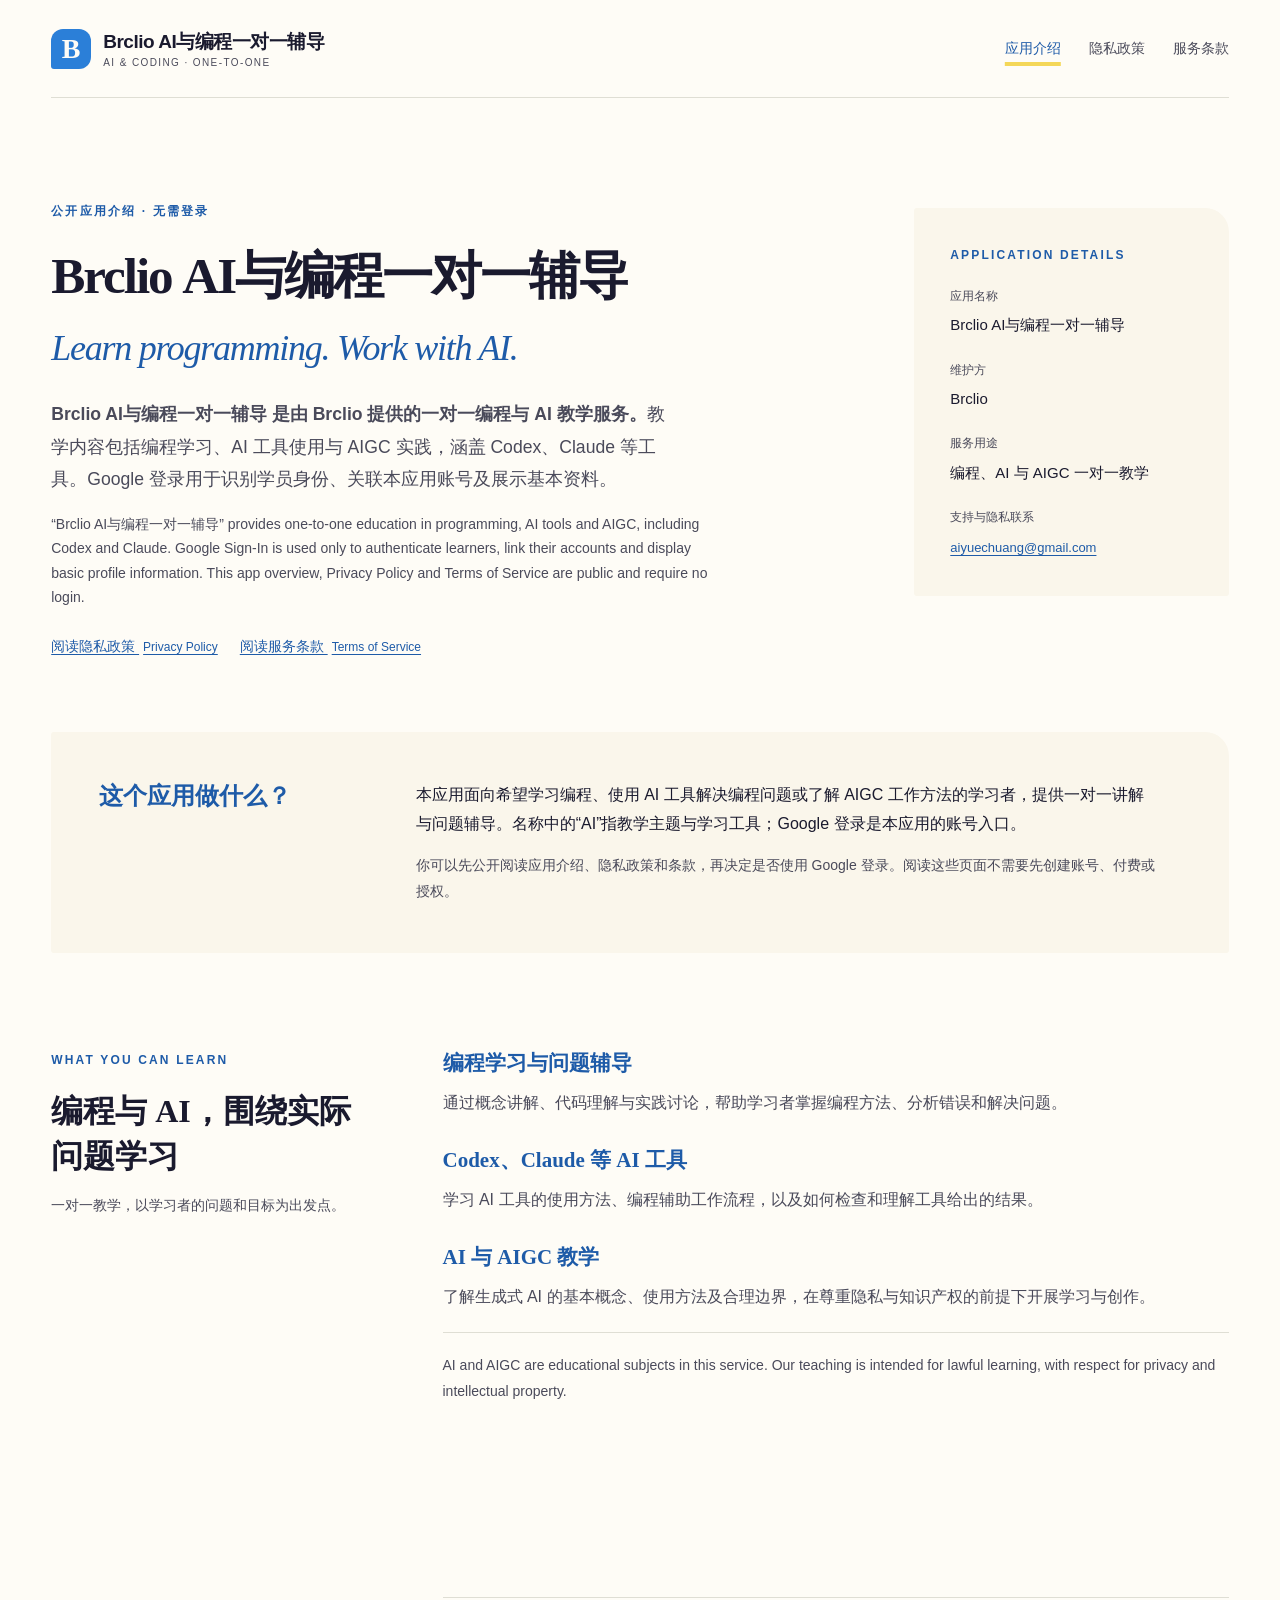
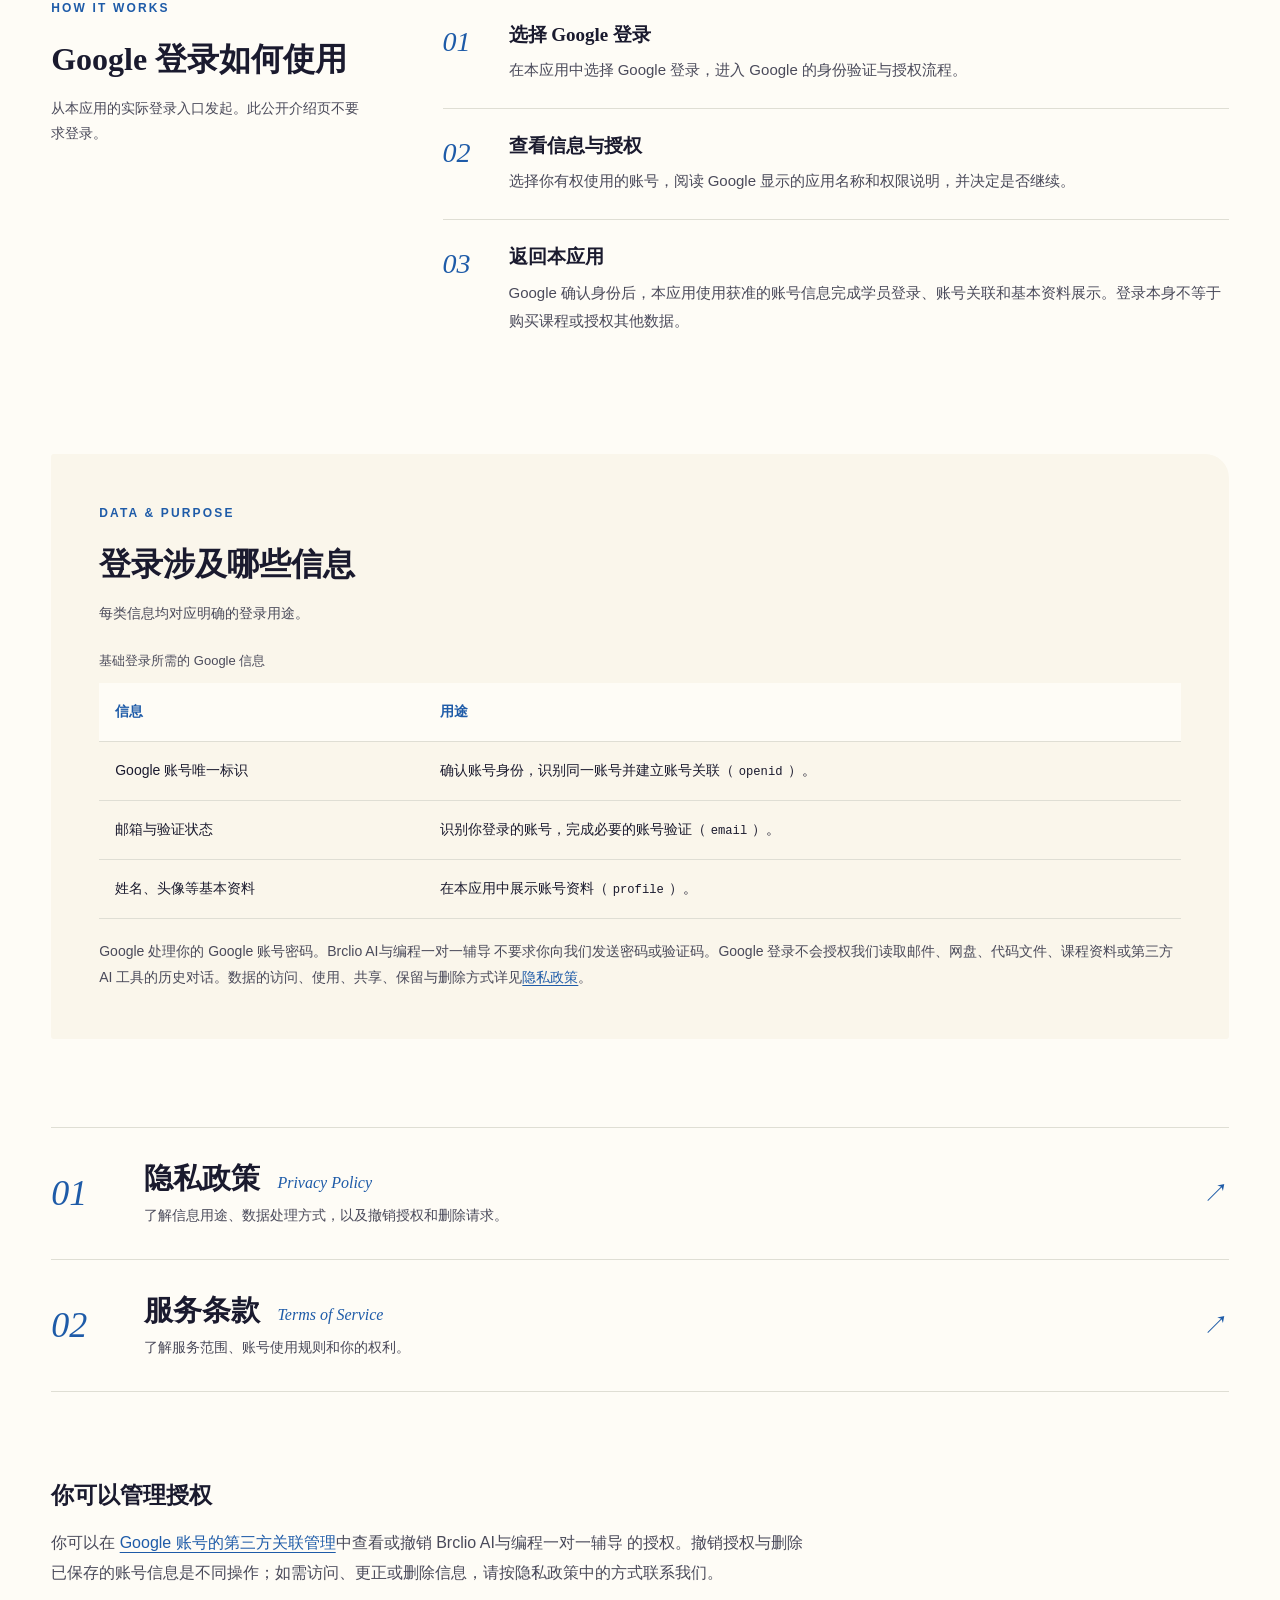
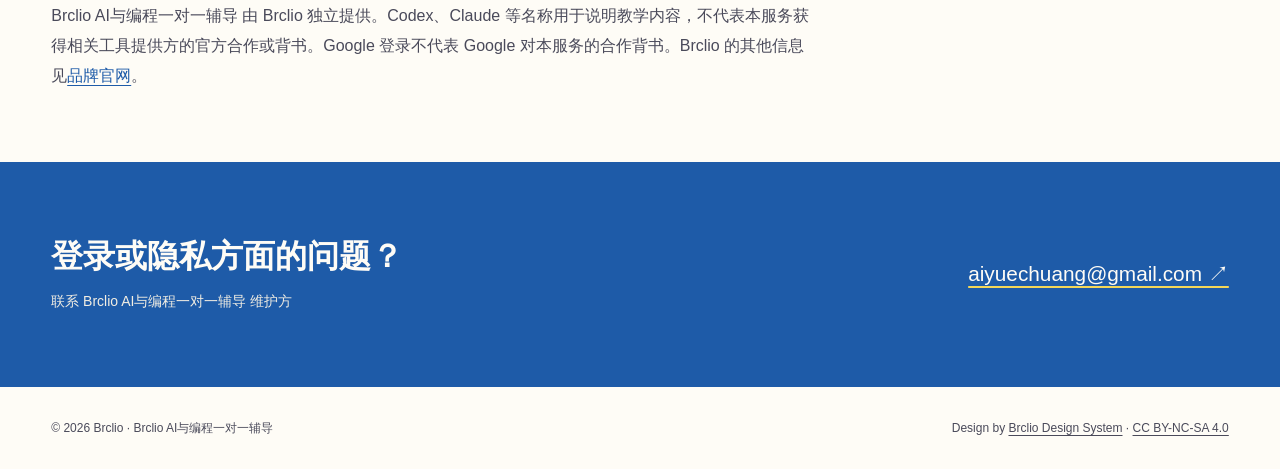
==== commit 16e86e7f: "Simplify app name for consistent OAuth branding" ====
--- a/index.html
+++ b/index.html
@@ -3,10 +3,10 @@
 <head>
   <meta charset="UTF-8">
   <meta name="viewport" content="width=device-width, initial-scale=1.0">
-  <meta name="description" content="Brclio·AI·编程1v1辅导 提供编程、AI 工具与 AIGC 的一对一教学，涵盖 Codex、Claude 等工具。Google 仅用于账号登录；应用介绍和政策无需登录即可阅读。">
+  <meta name="description" content="Brclio AI与编程一对一辅导 提供编程、AI 工具与 AIGC 的一对一教学，涵盖 Codex、Claude 等工具。Google 仅用于账号登录；应用介绍和政策无需登录即可阅读。">
   <meta name="theme-color" content="#fefcf6">
   <meta name="referrer" content="strict-origin-when-cross-origin">
-  <title>Brclio·AI·编程1v1辅导 — 应用介绍</title>
+  <title>Brclio AI与编程一对一辅导 - 应用介绍</title>
   <link rel="canonical" href="https://pages.brclio.com/brclio-legal/">
   <link rel="icon" href="assets/favicon.svg" type="image/svg+xml">
   <link rel="stylesheet" href="assets/style.css">
@@ -14,7 +14,7 @@
 <body>
   <a class="skip-link" href="#main">跳到正文</a>
   <header class="site-header container">
-    <a class="brand" href="index.html" aria-label="Brclio·AI·编程1v1辅导 服务介绍"><span class="brand-icon" aria-hidden="true">B</span><span class="brand-name">Brclio·AI·编程1v1辅导<small>AI &amp; CODING · ONE-TO-ONE</small></span></a>
+    <a class="brand" href="index.html" aria-label="Brclio AI与编程一对一辅导 服务介绍"><span class="brand-icon" aria-hidden="true">B</span><span class="brand-name">Brclio AI与编程一对一辅导<small>AI &amp; CODING · ONE-TO-ONE</small></span></a>
     <nav class="top-nav" aria-label="主导航"><a href="index.html" aria-current="page">应用介绍</a><a href="privacy.html">隐私政策</a><a href="terms.html">服务条款</a></nav>
   </header>
   <main id="main" tabindex="-1">
@@ -22,15 +22,15 @@
       <section class="hero home-hero" aria-labelledby="home-title">
         <div>
           <span class="eyebrow">公开应用介绍 · 无需登录</span>
-          <h1 id="home-title">Brclio·AI·编程1v1辅导</h1><span class="english" lang="en">Learn programming. Work with AI.</span>
-          <p class="hero-description"><strong>Brclio·AI·编程1v1辅导 是由 Brclio 提供的一对一编程与 AI 教学服务。</strong>教学内容包括编程学习、AI 工具使用与 AIGC 实践，涵盖 Codex、Claude 等工具。Google 登录用于识别学员身份、关联本应用账号及展示基本资料。</p>
-          <p class="purpose-english" lang="en">“Brclio·AI·编程1v1辅导” provides one-to-one education in programming, AI tools and AIGC, including Codex and Claude. Google Sign-In is used only to authenticate learners, link their accounts and display basic profile information. This app overview, Privacy Policy and Terms of Service are public and require no login.</p>
+          <h1 id="home-title">Brclio <span class="title-part">AI与编程</span><span class="title-part">一对一辅导</span></h1><span class="english" lang="en">Learn programming. Work with AI.</span>
+          <p class="hero-description"><strong>Brclio AI与编程一对一辅导 是由 Brclio 提供的一对一编程与 AI 教学服务。</strong>教学内容包括编程学习、AI 工具使用与 AIGC 实践，涵盖 Codex、Claude 等工具。Google 登录用于识别学员身份、关联本应用账号及展示基本资料。</p>
+          <p class="purpose-english" lang="en">“Brclio AI与编程一对一辅导” provides one-to-one education in programming, AI tools and AIGC, including Codex and Claude. Google Sign-In is used only to authenticate learners, link their accounts and display basic profile information. This app overview, Privacy Policy and Terms of Service are public and require no login.</p>
           <div class="policy-actions" aria-label="无需登录即可阅读的政策"><a href="privacy.html">阅读隐私政策 <span lang="en">Privacy Policy</span></a><a href="terms.html">阅读服务条款 <span lang="en">Terms of Service</span></a></div>
         </div>
         <aside class="app-facts" aria-label="应用与维护方信息">
           <span class="eyebrow">APPLICATION DETAILS</span>
           <dl>
-            <div><dt>应用名称</dt><dd>Brclio·AI·编程1v1辅导</dd></div>
+            <div><dt>应用名称</dt><dd>Brclio AI与编程一对一辅导</dd></div>
             <div><dt>维护方</dt><dd>Brclio</dd></div>
             <div><dt>服务用途</dt><dd>编程、AI 与 AIGC 一对一教学</dd></div>
             <div><dt>支持与隐私联系</dt><dd><a href="mailto:aiyuechuang@gmail.com">aiyuechuang@gmail.com</a></dd></div>
@@ -70,7 +70,7 @@
               <tr><td>姓名、头像等基本资料</td><td>在本应用中展示账号资料（<code>profile</code>）。</td></tr>
             </tbody>
           </table>
-          <p class="permission-note">Google 处理你的 Google 账号密码。Brclio·AI·编程1v1辅导 不要求你向我们发送密码或验证码。Google 登录不会授权我们读取邮件、网盘、代码文件、课程资料或第三方 AI 工具的历史对话。数据的访问、使用、共享、保留与删除方式详见<a href="privacy.html">隐私政策</a>。</p>
+          <p class="permission-note">Google 处理你的 Google 账号密码。Brclio AI与编程一对一辅导 不要求你向我们发送密码或验证码。Google 登录不会授权我们读取邮件、网盘、代码文件、课程资料或第三方 AI 工具的历史对话。数据的访问、使用、共享、保留与删除方式详见<a href="privacy.html">隐私政策</a>。</p>
         </div>
       </section>
       <section class="home-links" aria-label="阅读完整政策文件">
@@ -79,12 +79,12 @@
       </section>
       <section class="home-note" aria-labelledby="control-title">
         <h2 id="control-title">你可以管理授权</h2>
-        <p>你可以在 <a href="https://myaccount.google.com/connections">Google 账号的第三方关联管理</a>中查看或撤销 Brclio·AI·编程1v1辅导 的授权。撤销授权与删除已保存的账号信息是不同操作；如需访问、更正或删除信息，请按隐私政策中的方式联系我们。</p>
-        <p>Brclio·AI·编程1v1辅导 由 Brclio 独立提供。Codex、Claude 等名称用于说明教学内容，不代表本服务获得相关工具提供方的官方合作或背书。Google 登录不代表 Google 对本服务的合作背书。Brclio 的其他信息见<a href="https://brclio.com">品牌官网</a>。</p>
+        <p>你可以在 <a href="https://myaccount.google.com/connections">Google 账号的第三方关联管理</a>中查看或撤销 Brclio AI与编程一对一辅导 的授权。撤销授权与删除已保存的账号信息是不同操作；如需访问、更正或删除信息，请按隐私政策中的方式联系我们。</p>
+        <p>Brclio AI与编程一对一辅导 由 Brclio 独立提供。Codex、Claude 等名称用于说明教学内容，不代表本服务获得相关工具提供方的官方合作或背书。Google 登录不代表 Google 对本服务的合作背书。Brclio 的其他信息见<a href="https://brclio.com">品牌官网</a>。</p>
       </section>
     </div>
   </main>
-  <section class="contact"><div class="container contact-inner"><div><h2>登录或隐私方面的问题？</h2><p>联系 Brclio·AI·编程1v1辅导 维护方</p></div><a href="mailto:aiyuechuang@gmail.com">aiyuechuang@gmail.com ↗</a></div></section>
-  <footer class="site-footer container"><p>© 2026 Brclio · Brclio·AI·编程1v1辅导</p><p>Design by <a href="https://github.com/Brclio/brclio-design-system">Brclio Design System</a> · <a href="https://creativecommons.org/licenses/by-nc-sa/4.0/">CC BY-NC-SA 4.0</a></p></footer>
+  <section class="contact"><div class="container contact-inner"><div><h2>登录或隐私方面的问题？</h2><p>联系 Brclio AI与编程一对一辅导 维护方</p></div><a href="mailto:aiyuechuang@gmail.com">aiyuechuang@gmail.com ↗</a></div></section>
+  <footer class="site-footer container"><p>© 2026 Brclio · Brclio AI与编程一对一辅导</p><p>Design by <a href="https://github.com/Brclio/brclio-design-system">Brclio Design System</a> · <a href="https://creativecommons.org/licenses/by-nc-sa/4.0/">CC BY-NC-SA 4.0</a></p></footer>
 </body>
 </html>
--- a/assets/style.css
+++ b/assets/style.css
@@ -82,7 +82,8 @@
 .home-note { max-width: 760px; margin-bottom: 72px; color: var(--ink-light); }
 .home-note h2 { color: var(--ink); font-size: 23px; margin-bottom: 16px; }
 .home-hero { grid-template-columns: 1fr .40fr; align-items: start; }
-.home-hero h1 { font-size: clamp(2rem, 4vw, 3.5rem); line-height: 1.35; }
+.home-hero h1 { font-size: clamp(2rem, 4vw, 3.5rem); line-height: 1.35; text-wrap: balance; }
+.home-hero .title-part { display: inline-block; }
 .purpose-english { max-width: 670px; margin-top: 16px; font-size: 14px; line-height: 1.75; color: var(--ink-light); }
 .policy-actions { display: flex; flex-wrap: wrap; gap: 12px 22px; margin-top: 24px; }
 .policy-actions a { font-size: 14px; font-weight: 500; }
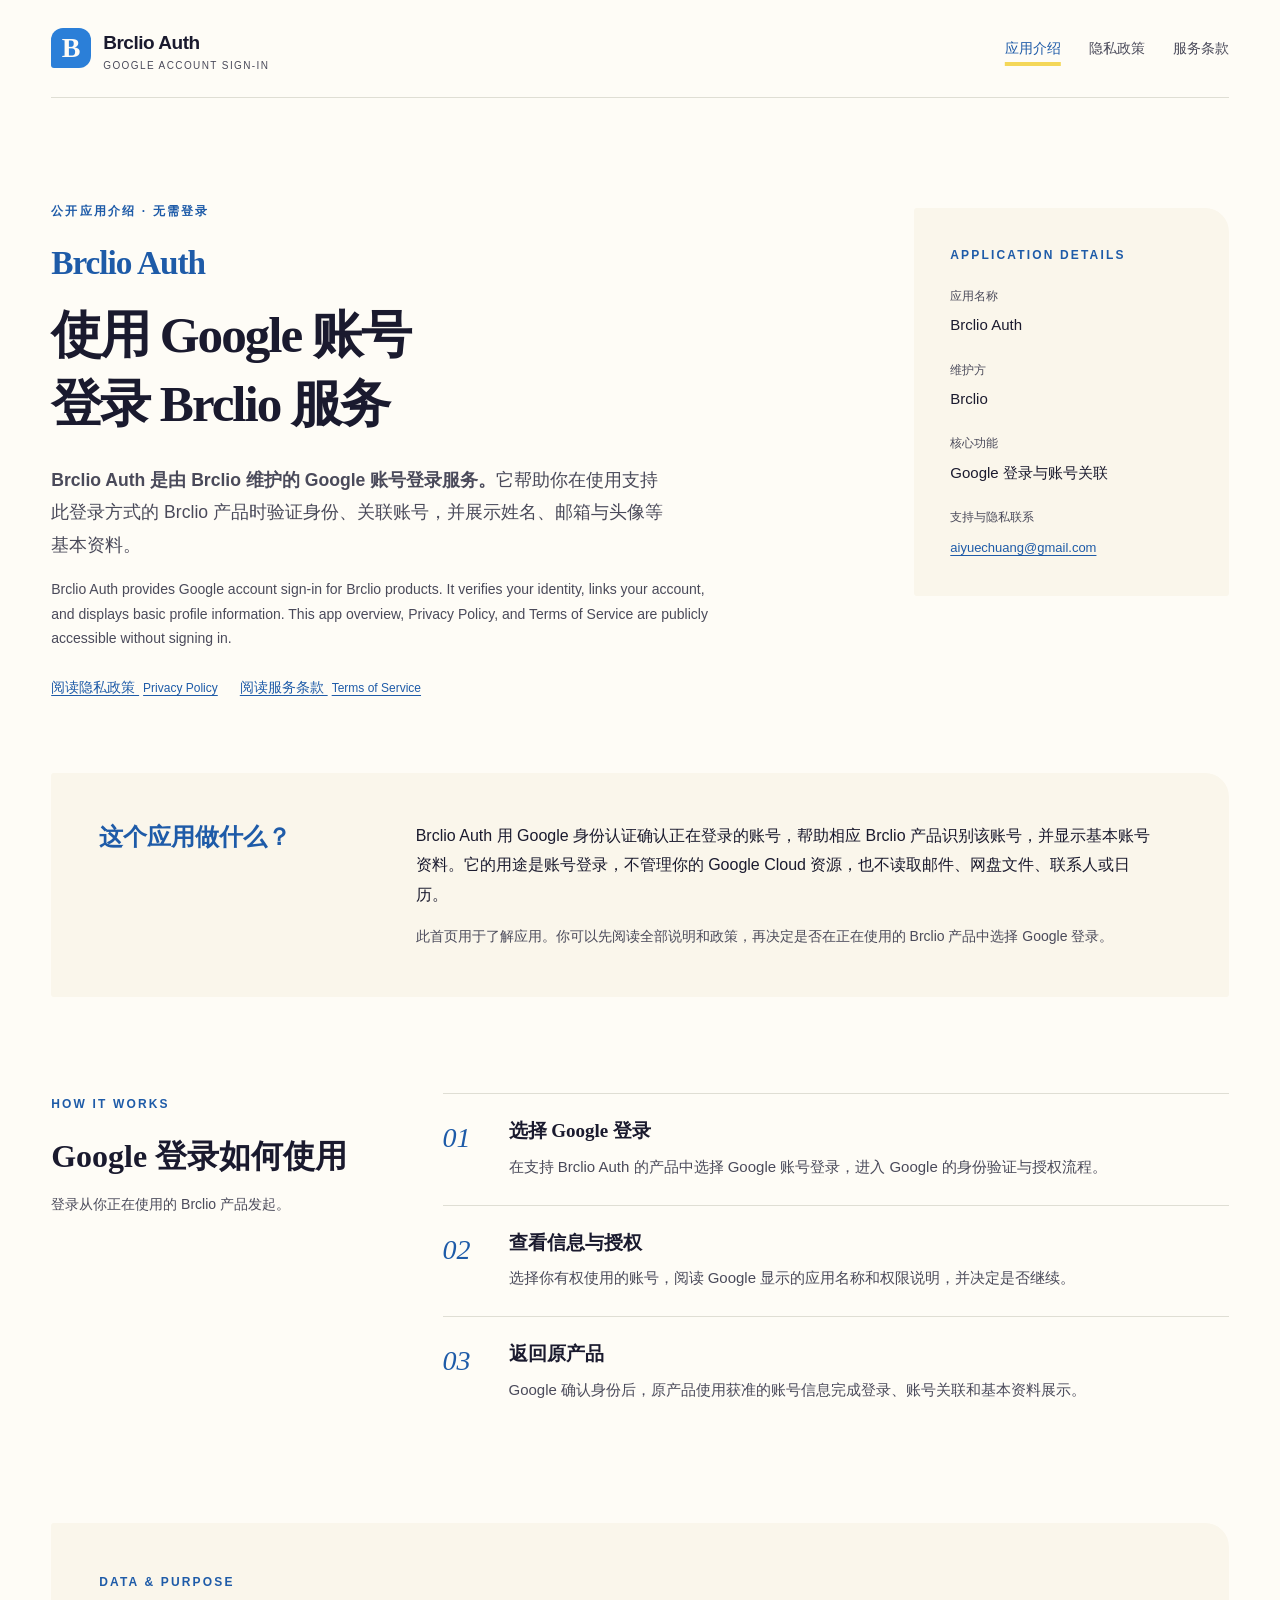
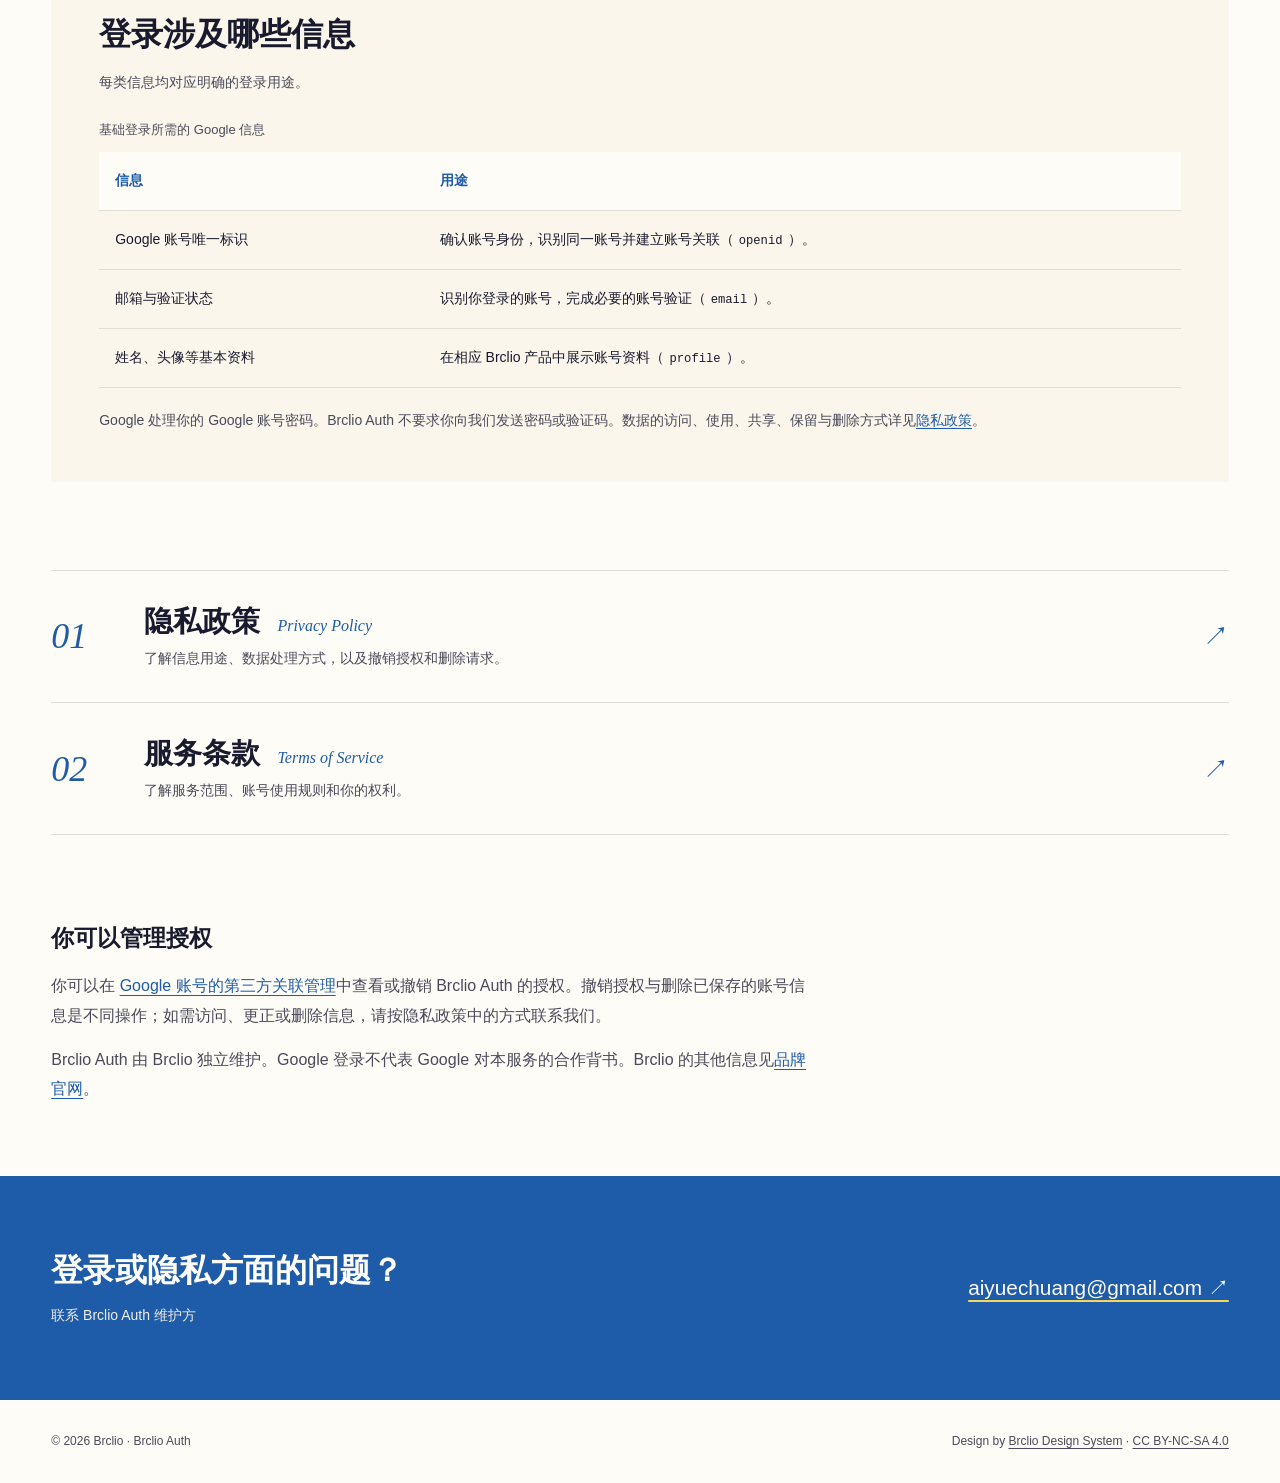
==== commit 1802dfe7: "Restore Brclio Auth public pages" ====
--- a/index.html
+++ b/index.html
@@ -3,10 +3,10 @@
 <head>
   <meta charset="UTF-8">
   <meta name="viewport" content="width=device-width, initial-scale=1.0">
-  <meta name="description" content="Brclio AI与编程一对一辅导 提供编程、AI 工具与 AIGC 的一对一教学，涵盖 Codex、Claude 等工具。Google 仅用于账号登录；应用介绍和政策无需登录即可阅读。">
+  <meta name="description" content="Brclio Auth 是 Brclio 的 Google 账号登录服务，用于验证身份、关联账号和展示基本资料。本应用介绍、隐私政策及服务条款无需登录即可阅读。">
   <meta name="theme-color" content="#fefcf6">
   <meta name="referrer" content="strict-origin-when-cross-origin">
-  <title>Brclio AI与编程一对一辅导 - 应用介绍</title>
+  <title>Brclio Auth — Google 账号登录服务</title>
   <link rel="canonical" href="https://pages.brclio.com/brclio-legal/">
   <link rel="icon" href="assets/favicon.svg" type="image/svg+xml">
   <link rel="stylesheet" href="assets/style.css">
@@ -14,7 +14,7 @@
 <body>
   <a class="skip-link" href="#main">跳到正文</a>
   <header class="site-header container">
-    <a class="brand" href="index.html" aria-label="Brclio AI与编程一对一辅导 服务介绍"><span class="brand-icon" aria-hidden="true">B</span><span class="brand-name">Brclio AI与编程一对一辅导<small>AI &amp; CODING · ONE-TO-ONE</small></span></a>
+    <a class="brand" href="index.html" aria-label="Brclio Auth 服务介绍"><span class="brand-icon" aria-hidden="true">B</span><span class="brand-name">Brclio Auth<small>GOOGLE ACCOUNT SIGN-IN</small></span></a>
     <nav class="top-nav" aria-label="主导航"><a href="index.html" aria-current="page">应用介绍</a><a href="privacy.html">隐私政策</a><a href="terms.html">服务条款</a></nav>
   </header>
   <main id="main" tabindex="-1">
@@ -22,40 +22,31 @@
       <section class="hero home-hero" aria-labelledby="home-title">
         <div>
           <span class="eyebrow">公开应用介绍 · 无需登录</span>
-          <h1 id="home-title">Brclio <span class="title-part">AI与编程</span><span class="title-part">一对一辅导</span></h1><span class="english" lang="en">Learn programming. Work with AI.</span>
-          <p class="hero-description"><strong>Brclio AI与编程一对一辅导 是由 Brclio 提供的一对一编程与 AI 教学服务。</strong>教学内容包括编程学习、AI 工具使用与 AIGC 实践，涵盖 Codex、Claude 等工具。Google 登录用于识别学员身份、关联本应用账号及展示基本资料。</p>
-          <p class="purpose-english" lang="en">“Brclio AI与编程一对一辅导” provides one-to-one education in programming, AI tools and AIGC, including Codex and Claude. Google Sign-In is used only to authenticate learners, link their accounts and display basic profile information. This app overview, Privacy Policy and Terms of Service are public and require no login.</p>
+          <h1 id="home-title"><span class="app-name" lang="en">Brclio Auth</span>使用 Google 账号<br>登录 Brclio 服务</h1>
+          <p class="hero-description"><strong>Brclio Auth 是由 Brclio 维护的 Google 账号登录服务。</strong>它帮助你在使用支持此登录方式的 Brclio 产品时验证身份、关联账号，并展示姓名、邮箱与头像等基本资料。</p>
+          <p class="purpose-english" lang="en">Brclio Auth provides Google account sign-in for Brclio products. It verifies your identity, links your account, and displays basic profile information. This app overview, Privacy Policy, and Terms of Service are publicly accessible without signing in.</p>
           <div class="policy-actions" aria-label="无需登录即可阅读的政策"><a href="privacy.html">阅读隐私政策 <span lang="en">Privacy Policy</span></a><a href="terms.html">阅读服务条款 <span lang="en">Terms of Service</span></a></div>
         </div>
         <aside class="app-facts" aria-label="应用与维护方信息">
           <span class="eyebrow">APPLICATION DETAILS</span>
           <dl>
-            <div><dt>应用名称</dt><dd>Brclio AI与编程一对一辅导</dd></div>
+            <div><dt>应用名称</dt><dd>Brclio Auth</dd></div>
             <div><dt>维护方</dt><dd>Brclio</dd></div>
-            <div><dt>服务用途</dt><dd>编程、AI 与 AIGC 一对一教学</dd></div>
+            <div><dt>核心功能</dt><dd>Google 登录与账号关联</dd></div>
             <div><dt>支持与隐私联系</dt><dd><a href="mailto:aiyuechuang@gmail.com">aiyuechuang@gmail.com</a></dd></div>
           </dl>
         </aside>
       </section>
       <section class="summary" aria-labelledby="purpose-title">
         <h2 id="purpose-title">这个应用做什么？</h2>
-        <div><p>本应用面向希望学习编程、使用 AI 工具解决编程问题或了解 AIGC 工作方法的学习者，提供一对一讲解与问题辅导。名称中的“AI”指教学主题与学习工具；Google 登录是本应用的账号入口。</p><p class="summary-note">你可以先公开阅读应用介绍、隐私政策和条款，再决定是否使用 Google 登录。阅读这些页面不需要先创建账号、付费或授权。</p></div>
-      </section>
-      <section class="home-explainer" aria-labelledby="teaching-title">
-        <div class="explainer-heading"><span class="eyebrow">WHAT YOU CAN LEARN</span><h2 id="teaching-title">编程与 AI，围绕实际问题学习</h2><p>一对一教学，以学习者的问题和目标为出发点。</p></div>
-        <div class="teaching-topics">
-          <h3>编程学习与问题辅导</h3><p>通过概念讲解、代码理解与实践讨论，帮助学习者掌握编程方法、分析错误和解决问题。</p>
-          <h3>Codex、Claude 等 AI 工具</h3><p>学习 AI 工具的使用方法、编程辅助工作流程，以及如何检查和理解工具给出的结果。</p>
-          <h3>AI 与 AIGC 教学</h3><p>了解生成式 AI 的基本概念、使用方法及合理边界，在尊重隐私与知识产权的前提下开展学习与创作。</p>
-          <p class="permission-note" lang="en">AI and AIGC are educational subjects in this service. Our teaching is intended for lawful learning, with respect for privacy and intellectual property.</p>
-        </div>
+        <div><p>Brclio Auth 用 Google 身份认证确认正在登录的账号，帮助相应 Brclio 产品识别该账号，并显示基本账号资料。它的用途是账号登录，不管理你的 Google Cloud 资源，也不读取邮件、网盘文件、联系人或日历。</p><p class="summary-note">此首页用于了解应用。你可以先阅读全部说明和政策，再决定是否在正在使用的 Brclio 产品中选择 Google 登录。</p></div>
       </section>
       <section class="home-explainer" aria-labelledby="flow-title">
-        <div class="explainer-heading"><span class="eyebrow">HOW IT WORKS</span><h2 id="flow-title">Google 登录如何使用</h2><p>从本应用的实际登录入口发起。此公开介绍页不要求登录。</p></div>
+        <div class="explainer-heading"><span class="eyebrow">HOW IT WORKS</span><h2 id="flow-title">Google 登录如何使用</h2><p>登录从你正在使用的 Brclio 产品发起。</p></div>
         <ol class="signin-steps">
-          <li><span class="step-number" aria-hidden="true">01</span><div><h3>选择 Google 登录</h3><p>在本应用中选择 Google 登录，进入 Google 的身份验证与授权流程。</p></div></li>
+          <li><span class="step-number" aria-hidden="true">01</span><div><h3>选择 Google 登录</h3><p>在支持 Brclio Auth 的产品中选择 Google 账号登录，进入 Google 的身份验证与授权流程。</p></div></li>
           <li><span class="step-number" aria-hidden="true">02</span><div><h3>查看信息与授权</h3><p>选择你有权使用的账号，阅读 Google 显示的应用名称和权限说明，并决定是否继续。</p></div></li>
-          <li><span class="step-number" aria-hidden="true">03</span><div><h3>返回本应用</h3><p>Google 确认身份后，本应用使用获准的账号信息完成学员登录、账号关联和基本资料展示。登录本身不等于购买课程或授权其他数据。</p></div></li>
+          <li><span class="step-number" aria-hidden="true">03</span><div><h3>返回原产品</h3><p>Google 确认身份后，原产品使用获准的账号信息完成登录、账号关联和基本资料展示。</p></div></li>
         </ol>
       </section>
       <section class="home-permissions" aria-labelledby="permissions-title">
@@ -67,10 +58,10 @@
             <tbody>
               <tr><td>Google 账号唯一标识</td><td>确认账号身份，识别同一账号并建立账号关联（<code>openid</code>）。</td></tr>
               <tr><td>邮箱与验证状态</td><td>识别你登录的账号，完成必要的账号验证（<code>email</code>）。</td></tr>
-              <tr><td>姓名、头像等基本资料</td><td>在本应用中展示账号资料（<code>profile</code>）。</td></tr>
+              <tr><td>姓名、头像等基本资料</td><td>在相应 Brclio 产品中展示账号资料（<code>profile</code>）。</td></tr>
             </tbody>
           </table>
-          <p class="permission-note">Google 处理你的 Google 账号密码。Brclio AI与编程一对一辅导 不要求你向我们发送密码或验证码。Google 登录不会授权我们读取邮件、网盘、代码文件、课程资料或第三方 AI 工具的历史对话。数据的访问、使用、共享、保留与删除方式详见<a href="privacy.html">隐私政策</a>。</p>
+          <p class="permission-note">Google 处理你的 Google 账号密码。Brclio Auth 不要求你向我们发送密码或验证码。数据的访问、使用、共享、保留与删除方式详见<a href="privacy.html">隐私政策</a>。</p>
         </div>
       </section>
       <section class="home-links" aria-label="阅读完整政策文件">
@@ -79,12 +70,12 @@
       </section>
       <section class="home-note" aria-labelledby="control-title">
         <h2 id="control-title">你可以管理授权</h2>
-        <p>你可以在 <a href="https://myaccount.google.com/connections">Google 账号的第三方关联管理</a>中查看或撤销 Brclio AI与编程一对一辅导 的授权。撤销授权与删除已保存的账号信息是不同操作；如需访问、更正或删除信息，请按隐私政策中的方式联系我们。</p>
-        <p>Brclio AI与编程一对一辅导 由 Brclio 独立提供。Codex、Claude 等名称用于说明教学内容，不代表本服务获得相关工具提供方的官方合作或背书。Google 登录不代表 Google 对本服务的合作背书。Brclio 的其他信息见<a href="https://brclio.com">品牌官网</a>。</p>
+        <p>你可以在 <a href="https://myaccount.google.com/connections">Google 账号的第三方关联管理</a>中查看或撤销 Brclio Auth 的授权。撤销授权与删除已保存的账号信息是不同操作；如需访问、更正或删除信息，请按隐私政策中的方式联系我们。</p>
+        <p>Brclio Auth 由 Brclio 独立维护。Google 登录不代表 Google 对本服务的合作背书。Brclio 的其他信息见<a href="https://brclio.com">品牌官网</a>。</p>
       </section>
     </div>
   </main>
-  <section class="contact"><div class="container contact-inner"><div><h2>登录或隐私方面的问题？</h2><p>联系 Brclio AI与编程一对一辅导 维护方</p></div><a href="mailto:aiyuechuang@gmail.com">aiyuechuang@gmail.com ↗</a></div></section>
-  <footer class="site-footer container"><p>© 2026 Brclio · Brclio AI与编程一对一辅导</p><p>Design by <a href="https://github.com/Brclio/brclio-design-system">Brclio Design System</a> · <a href="https://creativecommons.org/licenses/by-nc-sa/4.0/">CC BY-NC-SA 4.0</a></p></footer>
+  <section class="contact"><div class="container contact-inner"><div><h2>登录或隐私方面的问题？</h2><p>联系 Brclio Auth 维护方</p></div><a href="mailto:aiyuechuang@gmail.com">aiyuechuang@gmail.com ↗</a></div></section>
+  <footer class="site-footer container"><p>© 2026 Brclio · Brclio Auth</p><p>Design by <a href="https://github.com/Brclio/brclio-design-system">Brclio Design System</a> · <a href="https://creativecommons.org/licenses/by-nc-sa/4.0/">CC BY-NC-SA 4.0</a></p></footer>
 </body>
 </html>
--- a/assets/style.css
+++ b/assets/style.css
@@ -18,9 +18,9 @@
 .skip-link { position: absolute; top: -120px; left: 24px; padding: 12px 20px; background: var(--yellow); color: var(--ink); z-index: 5; }
 .skip-link:focus { top: 12px; }
 .site-header { display: flex; align-items: center; justify-content: space-between; gap: 24px; min-height: 98px; border-bottom: 1px solid var(--line); }
-.brand { display: inline-flex; align-items: center; gap: 12px; text-decoration: none; color: var(--ink); min-width: 0; }
-.brand-icon { display: grid; place-items: center; flex-shrink: 0; width: 40px; height: 40px; background: var(--blue); color: var(--cream); border-radius: 12px 12px 12px 3px; font: 700 28px/1 Georgia, serif; }
-.brand-name { font-size: clamp(16px, 1.5vw, 19px); font-weight: 700; letter-spacing: -.025em; line-height: 1.5; }
+.brand { display: inline-flex; align-items: center; gap: 12px; text-decoration: none; color: var(--ink); }
+.brand-icon { display: grid; place-items: center; width: 40px; height: 40px; background: var(--blue); color: var(--cream); border-radius: 12px 12px 12px 3px; font: 700 28px/1 Georgia, serif; }
+.brand-name { font-size: 19px; font-weight: 700; letter-spacing: -.025em; }
 .brand-name small { display: block; color: var(--ink-light); font-size: 10px; font-weight: 500; letter-spacing: .14em; line-height: 1.2; }
 .top-nav { display: flex; flex-wrap: wrap; gap: 10px 28px; }
 .top-nav a { color: var(--ink-light); font-size: 14px; text-decoration: none; padding-block: 7px; }
@@ -70,6 +70,7 @@
 .contact a:focus-visible { outline-color: var(--yellow); }
 .site-footer { display: flex; justify-content: space-between; flex-wrap: wrap; gap: 16px 28px; padding-block: 30px; color: var(--ink-light); font-size: 12px; }
 .site-footer a { color: var(--ink-light); }
+.home-hero { grid-template-columns: 1fr .38fr; align-items: center; }
 .hero-mark { display: grid; place-items: center; width: clamp(180px, 19vw, 250px); aspect-ratio: 1; border-radius: 50%; background: var(--yellow); color: var(--blue-deep); font: 900 clamp(110px, 13vw, 170px)/1 Georgia, serif; justify-self: end; position: relative; }
 .hero-mark::after { content: ''; position: absolute; width: 18px; height: 18px; border-radius: 50%; background: var(--red); right: 12%; bottom: 10%; }
 .home-links { margin-block: clamp(48px, 7vw, 88px); }
@@ -82,8 +83,8 @@
 .home-note { max-width: 760px; margin-bottom: 72px; color: var(--ink-light); }
 .home-note h2 { color: var(--ink); font-size: 23px; margin-bottom: 16px; }
 .home-hero { grid-template-columns: 1fr .40fr; align-items: start; }
-.home-hero h1 { font-size: clamp(2rem, 4vw, 3.5rem); line-height: 1.35; text-wrap: balance; }
-.home-hero .title-part { display: inline-block; }
+.home-hero h1 { font-size: clamp(2rem, 4vw, 3.5rem); line-height: 1.35; }
+.home-hero .app-name { display: block; font-family: 'Fraunces', Georgia, serif; font-size: clamp(1.6rem, 2.6vw, 2.2rem); color: var(--blue-deep); letter-spacing: -.03em; margin-bottom: 14px; }
 .purpose-english { max-width: 670px; margin-top: 16px; font-size: 14px; line-height: 1.75; color: var(--ink-light); }
 .policy-actions { display: flex; flex-wrap: wrap; gap: 12px 22px; margin-top: 24px; }
 .policy-actions a { font-size: 14px; font-weight: 500; }
@@ -98,10 +99,6 @@
 .home-explainer { display: grid; grid-template-columns: .40fr 1fr; gap: clamp(32px, 6vw, 80px); padding-block: clamp(56px, 8vw, 96px); }
 .explainer-heading h2 { font-size: clamp(1.5rem, 2.5vw, 2rem); }
 .explainer-heading > p { color: var(--ink-light); font-size: 14px; margin-top: 14px; }
-.teaching-topics h3 { color: var(--blue-deep); font-size: 21px; margin-bottom: 10px; }
-.teaching-topics p { color: var(--ink-light); }
-.teaching-topics h3:not(:first-child) { margin-top: 28px; }
-.teaching-topics > .permission-note { padding-top: 20px; border-top: 1px solid var(--line); }
 .signin-steps { list-style: none; margin: 0; padding: 0; }
 .signin-steps li { display: grid; grid-template-columns: 44px 1fr; gap: 22px; padding-block: 24px; border-top: 1px solid var(--line); }
 .signin-steps h3 { font-size: 19px; margin-bottom: 8px; }
@@ -120,6 +117,7 @@
   .toc { position: static; border-bottom: 1px solid var(--line); padding-bottom: 28px; }
   .toc ol { display: grid; grid-template-columns: 1fr 1fr; gap: 0 20px; }
   .hero-mark { justify-self: start; width: 140px; font-size: 100px; }
+  .home-hero { grid-template-columns: 1fr auto; }
   .home-hero, .home-explainer { grid-template-columns: 1fr; }
   .app-facts { margin-top: 0; }
   .app-facts dl { display: grid; grid-template-columns: 1fr 1fr; gap: 20px; }
